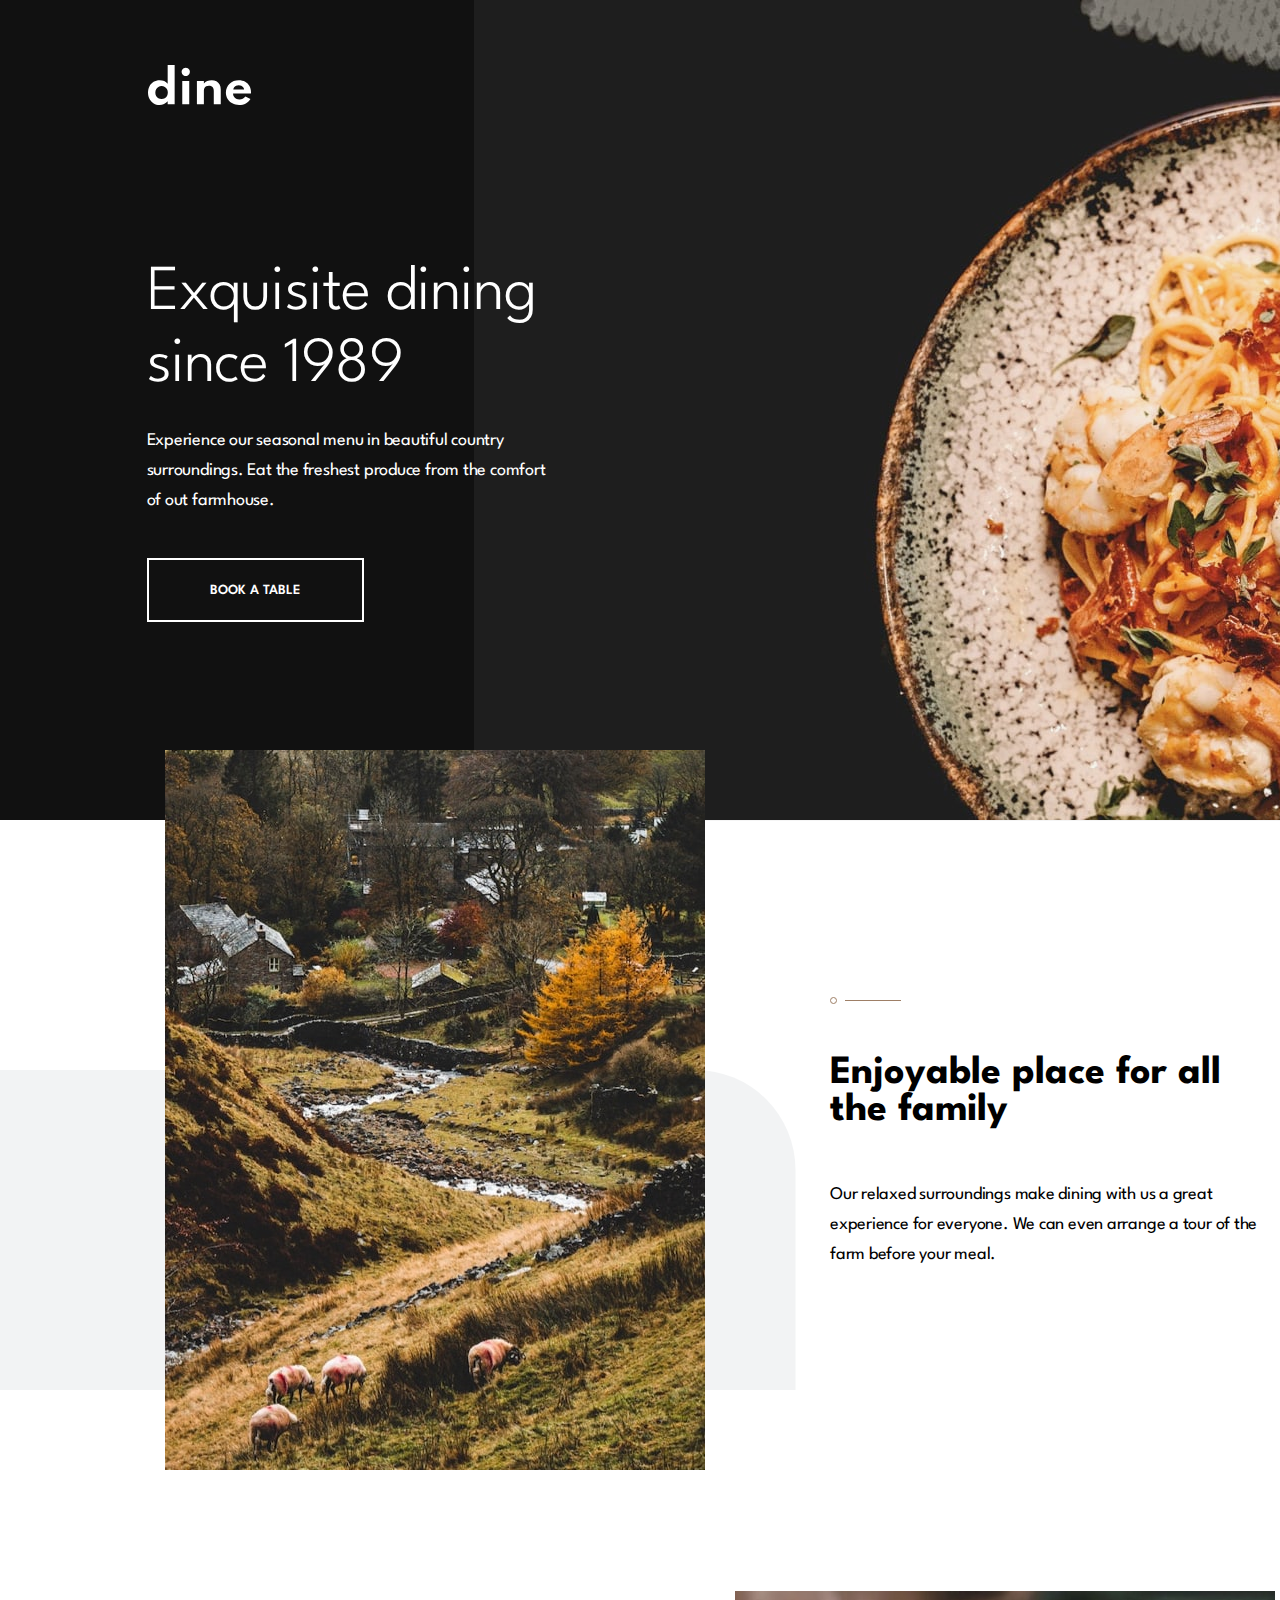
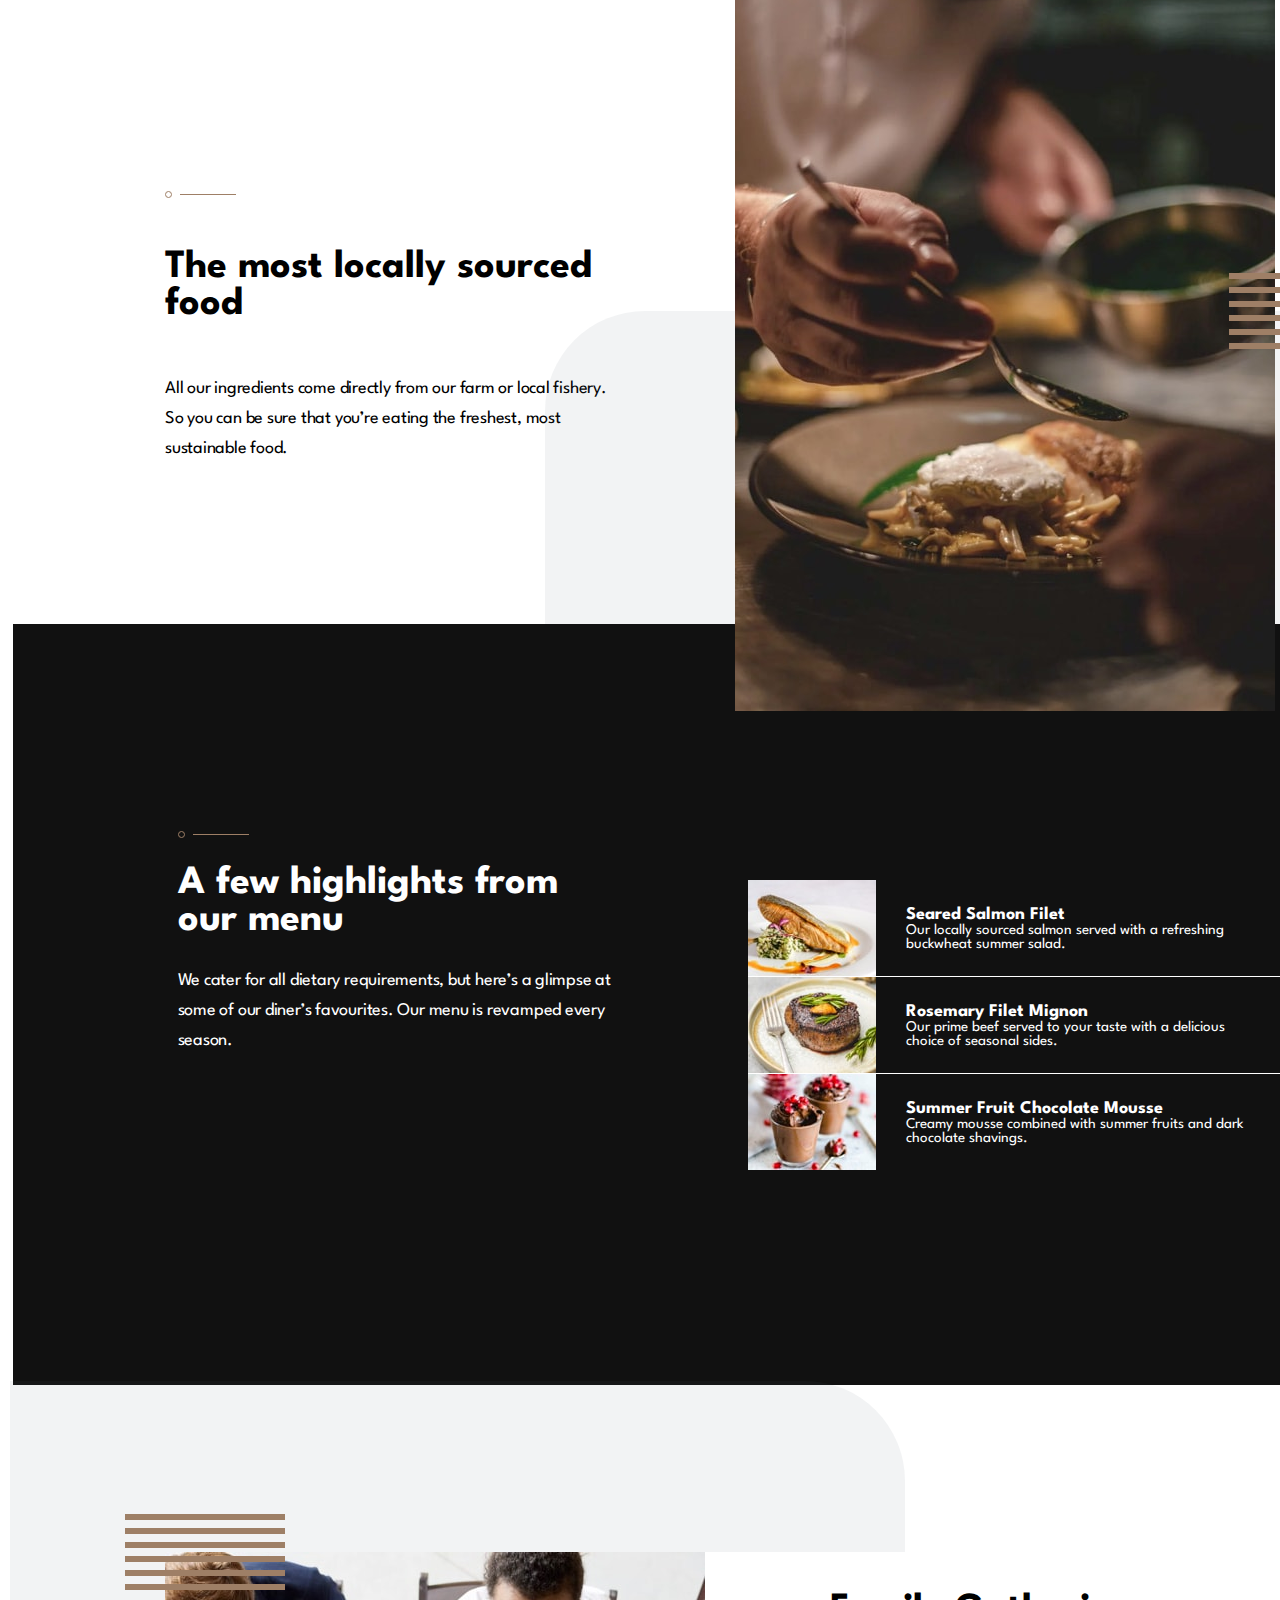
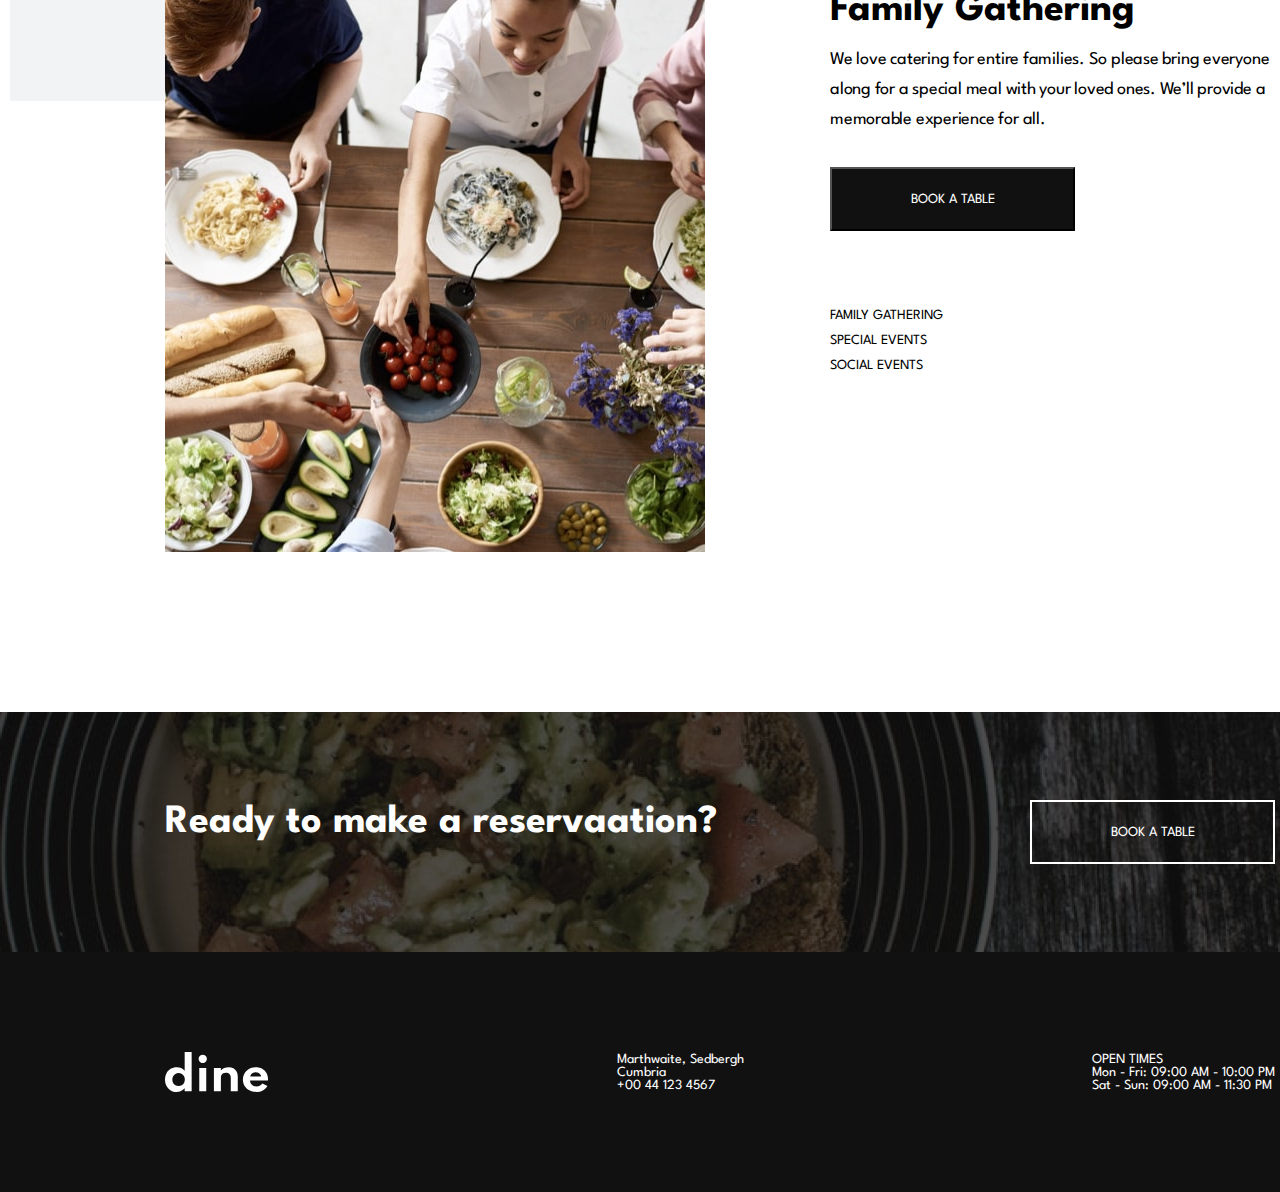
==== index.html @ c02401a0 "Add files via upload" ====
<!DOCTYPE html>
<html lang="en">
<head>
  <meta charset="UTF-8">
  <meta name="viewport" content="width=device-width, initial-scale=1.0">
  <link rel="icon" type="image/png" sizes="32x32" href="./images/favicon-32x32.png">
  <link rel="stylesheet" href="./style.css">
  <link rel="preconnect" href="https://fonts.googleapis.com">
<link rel="preconnect" href="https://fonts.gstatic.com" crossorigin>
<link href="https://fonts.googleapis.com/css2?family=Spartan:wght@300;400;600;700&display=swap" rel="stylesheet">
  <title>Frontend Mentor | Dine Website Challenge</title>
</head>
<body>
  <main>
    <section id="hero">
      <img src="./images/homepage/hero-bg-desktop.jpg" alt="Hero Image">
      <div class="mask"></div>
      <img src="./images/logo.svg" alt="" class="logo">
      <div class="hero-content">
        <h1 class="hero-heading">Exquisite dining since 1989</h1>
        <p class="hero-paragraph">
          Experience our seasonal menu in beautiful country surroundings.
          Eat the freshest produce from the comfort of out farmhouse. 
        </p>
        <a href=""><button class="hero-button">BOOK A TABLE</button></a>
      </div>
    </section>
    <section id="enjoyable-place">
      <div class="background-shape"></div>
      <img class="about-image ep-image" src="./images/homepage/enjoyable-place-desktop.jpg" alt="Image of nice vista">
      <div class="enjoyable-place-content">
        <div class="line-shape">
            <div class="oval"></div>
            <div class="line-shape-line"></div>
        </div>
        <h2 class="copy-heading">
          Enjoyable place for all the family
        </h2>
        <p class="copy-paragraph">
          Our relaxed surroundings make dining with us a great experience for everyone. We can even arrange 
          a tour of the farm before your meal.
        </p>
      </div>
    </section>
    <section id="local-source">
      <div class="local-source-content">
        <div class="line-shape">
            <div class="oval"></div>
            <div class="line-shape-line"></div>
        </div>
        <h2 class="copy-heading">
          The most locally sourced food
        </h2>
        <p class="copy-paragraph">
          All our ingredients come directly from our farm or local fishery. So you can be sure that you’re 
          eating the freshest, most sustainable food.
        </p>
      </div>
      <img src="./images/homepage/locally-sourced-desktop.jpg" alt="Local source image" class="local-source-image">
      <div class="background-shape-two"></div>
      <div class="line-graphic">
        <div class="line-one line"></div>
        <div class="line-two line"></div>
        <div class="line-three line"></div>
        <div class="line-four line"></div>
        <div class="line-five line"></div>
        <div class="line-six line"></div>
      </div>
    </section>
    <section id="highlights">
      <div class="highlights-content">
        <div class="highlights-content-wrap">
          <div class="line-shape">
            <div class="oval"></div>
            <div class="line-shape-line"></div>
          </div>
          <h2 class="copy-heading">
            A few highlights from our menu
          </h2>
          <p class="copy-paragraph">
            We cater for all dietary requirements, but here’s a glimpse at some of our diner’s favourites. 
            Our menu is revamped every season.
          </p>
        </div>
        <div class="menu-items-wrap">
          <div class="menu-item">
            <img src="./images/homepage/salmon-desktop-tablet.jpg" alt="" class="menu-image">
            <div class="menu-copy">
              <h3 class="menu-heading">Seared Salmon Filet</h3>
              <p class="menu-paragraph">  
                Our locally sourced salmon served with a refreshing buckwheat summer salad.
              </p>
            </div>
          </div>
          <div class="line-divider"></div>
          <div class="menu-item">
            <img src="./images/homepage/beef-desktop-tablet.jpg" alt="" class="menu-image">
            <div class="menu-copy">
              <h3 class="menu-heading">Rosemary Filet Mignon</h3>
              <p class="menu-paragraph">  
                Our prime beef served to your taste with a delicious choice of seasonal sides.
              </p>
            </div>
          </div>
          <div class="line-divider"></div>
          <div class="menu-item">
            <img src="./images/homepage/chocolate-desktop-tablet.jpg" alt="" class="menu-image">
            <div class="menu-copy">
              <h3 class="menu-heading">Summer Fruit Chocolate Mousse</h3>
              <p class="menu-paragraph">  
                Creamy mousse combined with summer fruits and dark chocolate shavings.
              </p>
            </div>
          </div>
        </div>
      </div>  
    </section>
    <section id="slider">
      <div class="background-shape-three"></div>
      <div class="line-graphic-two">
        <div class="line-one line"></div>
        <div class="line-two line"></div>
        <div class="line-three line"></div>
        <div class="line-four line"></div>
        <div class="line-five line"></div>
        <div class="line-six line"></div>
      </div>
      <div class="slider-container">
        <img src="" alt="" class="slider-image">
        <div class="slider-container-copy">
          <h1 class="slider-container-copy-heading copy-heading"></h1>
          <p class="slider-container-copy-paragraph copy-paragraph"></p>
          <button class="slider-container-copy-button">BOOK A TABLE</button>
          <ul class="slider-copy-link-container">
            <li class="slider-copy-item">FAMILY GATHERING</li>
            <li class="slider-copy-item">SPECIAL EVENTS</li>
            <li class="slider-copy-item">SOCIAL EVENTS</li>
          </ul>
        </div>
      </div>
    </section>
    <section id="footer-banner">
      <img class="footer-banner-image" src="./images/homepage/ready-bg-desktop.jpg" alt="">
      <h1 class="footer-banner-heading">Ready to make a reservaation?</h1>
      <button class="footer-banner-button">BOOK A TABLE</button>
    </section>
    <footer id="footer">
      <div class="footer-wrap">
        <img src="./images/logo.svg" alt="" class="footer-logo">
        <div class="location">
          <p class="location-paragraph">Marthwaite, Sedbergh</p>
          <p class="location-paragraph">Cumbria</p>
          <p class="location-paragraph">+00 44 123 4567</p>
        </div>
        <div class="hours-of-operation">
          <p class="location-paragraph">OPEN TIMES</p>
          <p class="location-paragraph">Mon - Fri: 09:00 AM - 10:00 PM</p>
          <p class="location-paragraph">Sat - Sun: 09:00 AM - 11:30 PM</p>
        </div>
      </div>
    </footer>
  </main>
  <script src="app.js"></script>
</body>
</html>

<!--
  Todo:

  1. replace all patterns/graphics with respective svgs

-->
---- style.css ----
/*Reset*/
* {
    margin: 0;
    padding: 0;
    box-sizing: border-box;
    font-size: 62.5%;
    font-family: var(--pf-spartan);
}

/*Root*/
:root {
    /*Primary*/
    --pc-beaver: #9e7f66;
    --pc-cod-gray: #111111;
    /*Secondary*/
    --sc-mirage: #17192b;
    --sc-ebony-gray: #242b37;
    --sc-shuttle-gray: #5c6779;
    --sc-white: #ffffff;
    /*Fonts*/
    --pf-spartan: 'Spartan', sans-serif;
    /*Font Weight*/
    --fw-light: 300;
    --fw-regular: 400;
    --fw-semi-bold: 600;
    --fw-bold: 700;
}

/*Global*/
body {
    max-width: 1440px;
    margin: auto;
    position: relative;
}

a {
    text-decoration: none;
}

li {
    list-style-type: none;
}

#hero {
    /* max-width: 1440px;
    height: 820px; */
    margin: auto;
    position: relative;
}

.logo {
    position: absolute;
    top: 7.92%;
    left: 11.59%;
    animation: fadeIn 2s forwards;
}

.hero-content {
    position: absolute;
    color: var(--sc-white);
    width: 36.31%;
    height: 44.39%;
    top: 31.46%;
    left: 11.45%;
    animation: fadeIn 2s forwards;
}

.hero-heading {
    font-weight: 300;
    font-size: 6.4rem;
    letter-spacing: -0.8px;
    line-height: 72px;
}

.hero-paragraph {
    margin: 24px 0 42px 0;
    font-size: 1.8rem;
    line-height: 30px;
    letter-spacing: -0.22px;
    width: 86.99%;
}

@keyframes fadeIn {
    from {
        opacity: 0%;
    } to {
        opacity: 100%;
    }
}

.mask {
    background-color: #979797;
    filter: opacity(0.1);
    width: 63%;
    height: 100%;
    position: absolute;
    right: 0;
    top: 0;
}

.hero-button {
    width: 46.84%;
    height: 17.58%;
    border: 2px solid var(--sc-white);
    color: var(--sc-white);
    background: none;
    font-weight: var(--fw-semi-bold);
    font-size: 14px;
}

/* Enjoy Section */

.ep-image {
    position: absolute;
    top: 750px;
    left: 165px;
    right: 745px;
    /* box-shadow: 100px 100px black; */
}

.background-shape {
    position: absolute;
    width: 62.15%;
    height: 320px;
    left: 0;
    top: 1070px;
    background: #5C6779;
    mix-blend-mode: normal;
    opacity: 0.08;
    border-radius: 100px 0px 0px 0px;
    transform: matrix(-1, 0, 0, 1, 0, 0);
}

.line-shape {
    width: 71px;
    height: 7px;
    display: flex;
    justify-content: space-between;
    align-items: center;
}

.oval {
    width: 7px;
    height: 7px;
    border: 1px solid var(--pc-beaver);
    border-radius: 50%;
}

.line-shape-line {
    width: 56px;
    height: 1px;
    background: var(--pc-beaver);
}

.enjoyable-place-content {
    position: absolute;
    width: 445px;
    height: 273px;
    left: 830px;
    top: 997px;
    display: flex;
    flex-direction: column;
    justify-content: space-between;
}

.copy-heading {
    font-size: 4rem;
}

.copy-paragraph {
    font-size: 1.8rem;
    line-height: 30px;
    letter-spacing: -0.22px;
}

/*Local Source*/

.local-source-content {
    position: absolute;
    width: 445px;
    height: 273px;
    left: 165px;
    top: 1791px;
    display: flex;
    flex-direction: column;
    justify-content: space-between;
}

.local-source-image {
    position: absolute;
    left: 735px;
    top: 1591px;
    z-index: 1;
}

.background-shape-two {
    position: absolute;
    width: 895px;
    height: 320px;
    left: 545px;
    top: 1911px;
    background: #5C6779;
    mix-blend-mode: normal;
    opacity: 0.08;
    border-radius: 100px 0px 0px 0px;
}

.line-graphic {
    width: 160px;
    height: 76px;
    display: flex;
    flex-direction: column;
    justify-content: space-between;
    position: absolute;
    left: 1229px;
    top: 1873px;
    z-index: 2;
}

.line {
    background-color: var(--pc-beaver);
    width: 160px;
    height: 6px;
}

/*Highlights*/
#highlights {
    width: 1440px;
    height: 761px;
    background-color: var(--pc-cod-gray);
    position: absolute;
    left: 12.5px;
    top: 2223.5px;
}

.highlights-content {
    color: var(--sc-white);
    /* background-color: yellowgreen; */
    width: 1110px;
    height: 441px;
    display: flex;
    position: absolute;
    left: 165px;
    top: 207.5px;
}

.highlights-content-wrap {
    height: 225px;
    width: 445px;
    /* background-color: blue; */
    display: flex;
    flex-direction: column;
    justify-content: space-between;
}

.menu-items-wrap {
    display: flex;
    flex-direction: column;
    margin-top: 49px;
    margin-left: 125px;
}

.menu-heading {
    font-size: 1.8rem;
}

.menu-paragraph {
    font-size: 1.5rem;
}

.menu-item {
    display: flex;
}

.menu-item:not(:last-child) {
    /* margin-bottom: 49px; */
}

.menu-copy {
    width: 350px;
    display: flex;
    flex-direction: column;
    justify-content: center;
    margin-left: 30px;
}

.line-divider {
    width: 540px;
    height: 1px;
    background-color: #ffffff;
}

/* Slider */
.background-shape-three {
    position: absolute;
    width: 895px;
    height: 320px;
    left: 10px;
    top: 2981px;
    background: #5C6779;
    mix-blend-mode: normal;
    opacity: 0.08;
    border-radius: 100px 0px 0px 0px;
    transform: matrix(-1, 0, 0, 1, 0, 0);
}

.line-graphic-two {
    position: absolute;
    width: 160px;
    height: 76px;
    left: 125px;
    top: 3114px;
    display: flex;
    flex-direction: column;
    justify-content: space-between;
    z-index: 2;
}

.slider-container {
    width: 1110px;
    height: 600px;
    background-color: var(--sc-white);
    position: absolute;
    left: 165px;
    top: 3152px;
    display: flex;
}

.slider-container-copy {
    margin-left: 125px;
}

.slider-container-copy-button {
    width: 245px;
    height: 64px;
    background-color: var(--pc-cod-gray);
    color: var(--sc-white);
    font-size: 1.4rem;
    margin-bottom: 7.8rem;
}

.slider-container-copy-heading {
    margin: 40px 0 16px 0;
}

.slider-container-copy-paragraph {
    margin-bottom: 3.2rem;
}

.slider-copy-item {
    list-style-type: none;
    font-size: 1.4rem;
    margin-bottom: 1.2rem;
}

.slider-copy-item:hover {
    color: var(--pc-cod-gray);
    font-weight: 600;
    cursor: pointer;
}

.location-paragraph {
    font-size: 1.4rem;
    color: var(--sc-white);
}

#footer-banner {
    position: absolute;
    width: 1440px;
    height: 240px;
    left: 0px;
    top: 3912px;
    z-index: 1;
}

.footer-banner-image {
    position: relative;
}

.footer-banner-button {
    width: 245px;
    height: 64px;
    background-color: transparent;
    color: var(--sc-white);
    font-size: 1.4rem;
    border: 2px solid var(--sc-white);
    position: absolute;
    top: 88px;
    right: 165px;
}

.footer-banner-heading {
    color: var(--sc-white);
    font-size: 4rem;
    position: absolute;
    left: 165px;
    top: 92px;
}

#footer {
    width: 1440px;
    height: 240px;
    background-color: var(--pc-cod-gray);
    position: absolute;
    left: 0px;
    top: 4152px;
}

.footer-logo {
    width: 103.42px;
    height: 40px;
}

.footer-wrap {
    width: 1110px;
    height: 84px;
    position: absolute;
    display: flex;
    justify-content: space-between;
    align-items: center;
    left: 165px;
    top: 78px;
}

/*

todo:

1. convert all units to rem
2. make site responsive
3. convert all w/h to % using target / context formula
4. convert absolute positioning back to normal position for document

*/
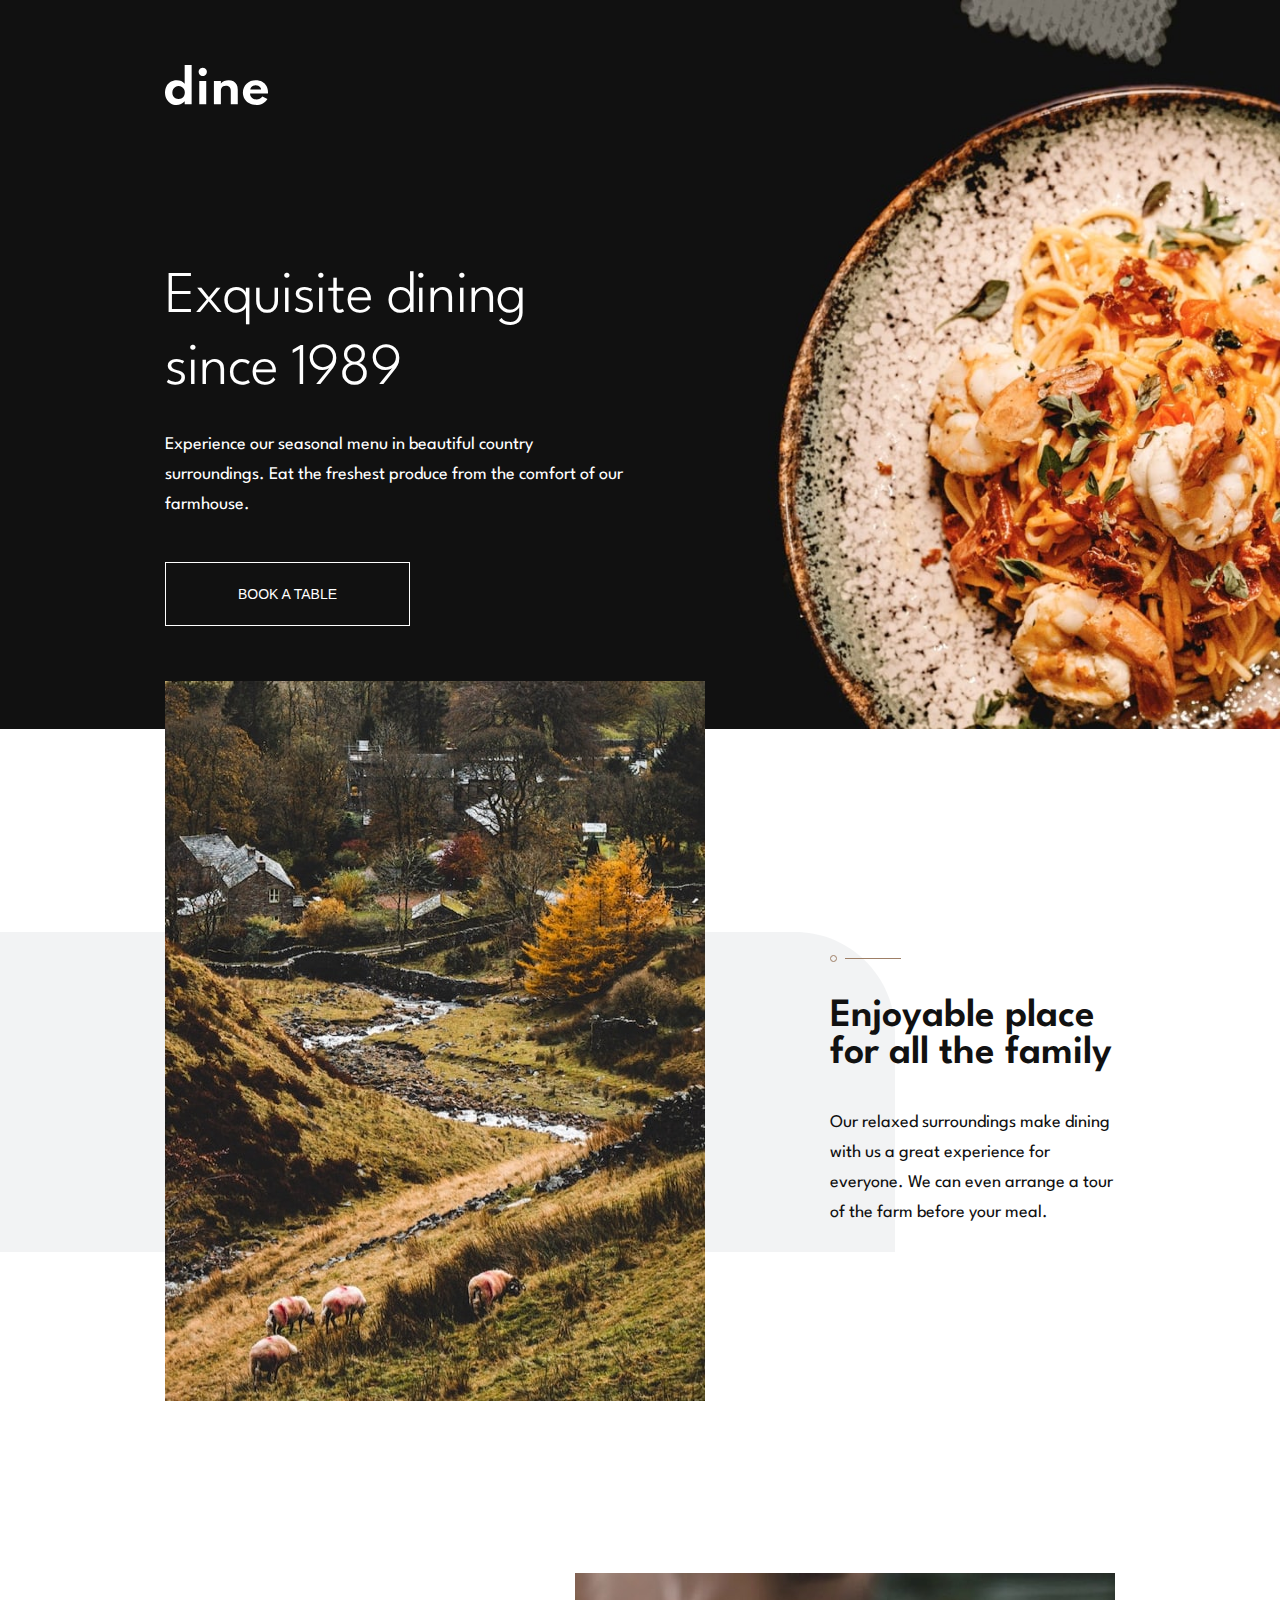
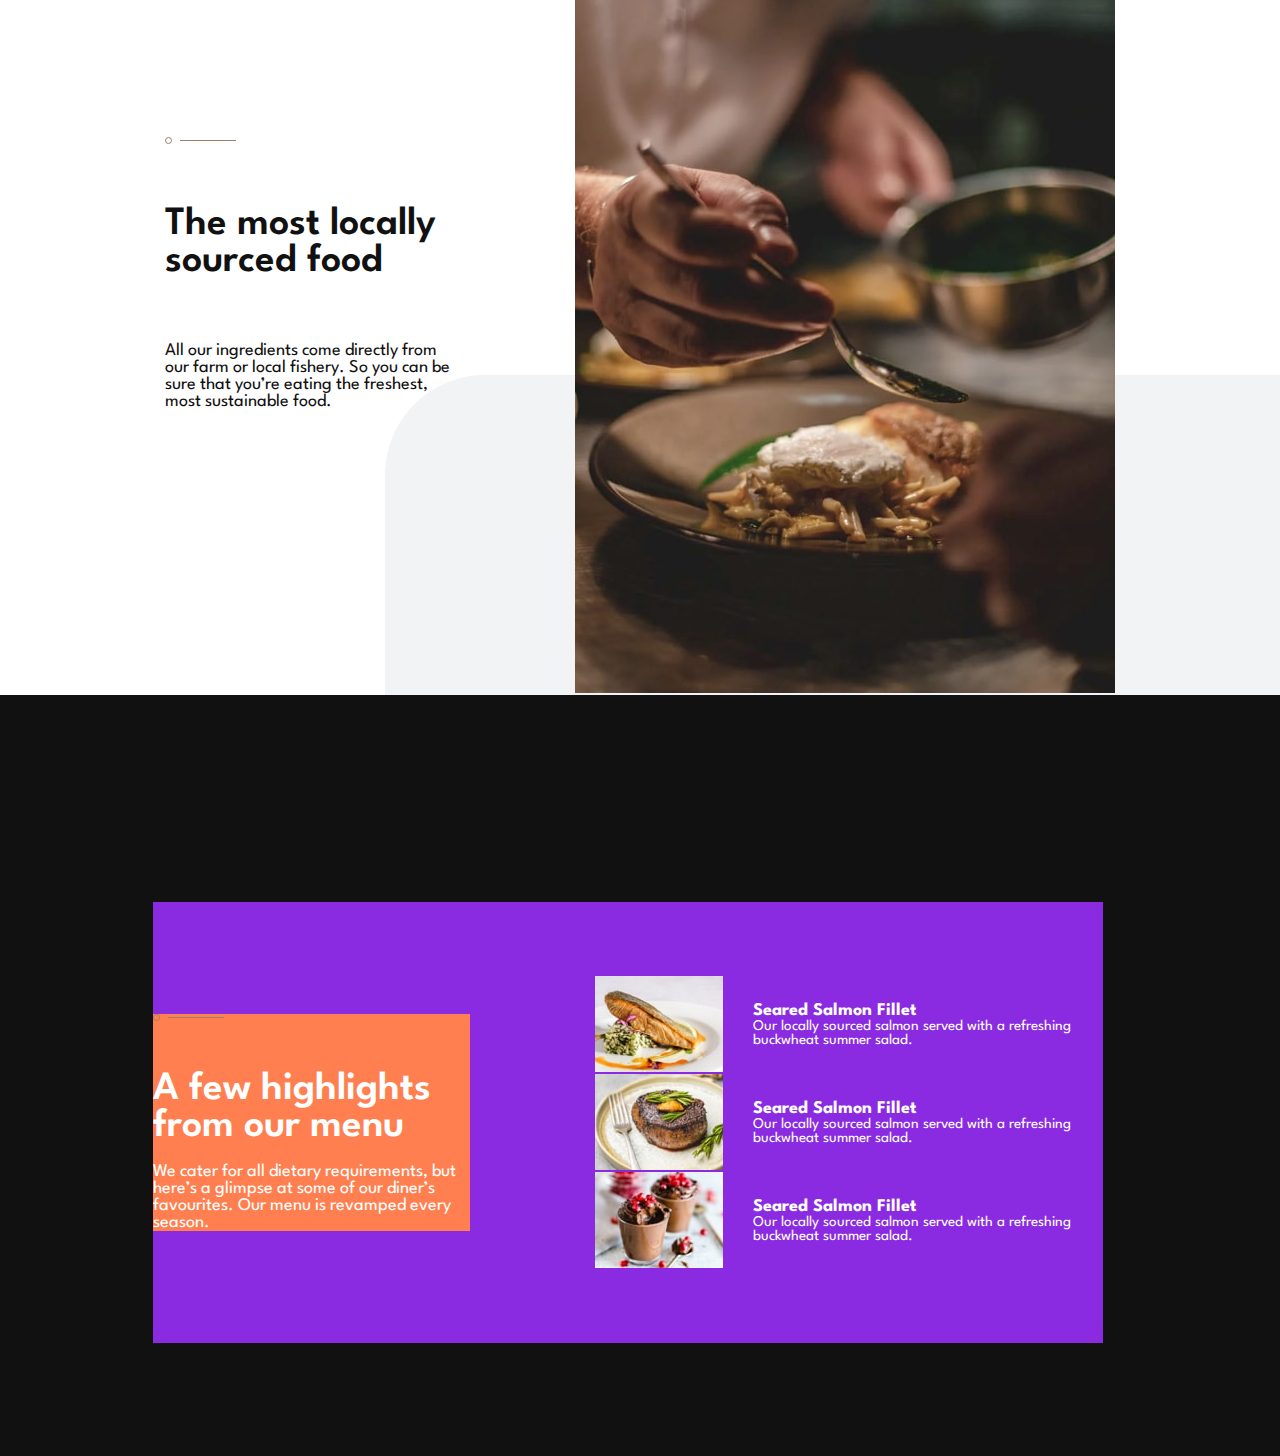
==== commit 9f8e169b: "Add files via upload" ====
--- a/index.html
+++ b/index.html
@@ -1,172 +1,142 @@
-<!DOCTYPE html>
-<html lang="en">
-<head>
-  <meta charset="UTF-8">
-  <meta name="viewport" content="width=device-width, initial-scale=1.0">
-  <link rel="icon" type="image/png" sizes="32x32" href="./images/favicon-32x32.png">
-  <link rel="stylesheet" href="./style.css">
-  <link rel="preconnect" href="https://fonts.googleapis.com">
-<link rel="preconnect" href="https://fonts.gstatic.com" crossorigin>
-<link href="https://fonts.googleapis.com/css2?family=Spartan:wght@300;400;600;700&display=swap" rel="stylesheet">
-  <title>Frontend Mentor | Dine Website Challenge</title>
-</head>
-<body>
-  <main>
-    <section id="hero">
-      <img src="./images/homepage/hero-bg-desktop.jpg" alt="Hero Image">
-      <div class="mask"></div>
-      <img src="./images/logo.svg" alt="" class="logo">
-      <div class="hero-content">
-        <h1 class="hero-heading">Exquisite dining since 1989</h1>
-        <p class="hero-paragraph">
-          Experience our seasonal menu in beautiful country surroundings.
-          Eat the freshest produce from the comfort of out farmhouse. 
-        </p>
-        <a href=""><button class="hero-button">BOOK A TABLE</button></a>
-      </div>
-    </section>
-    <section id="enjoyable-place">
-      <div class="background-shape"></div>
-      <img class="about-image ep-image" src="./images/homepage/enjoyable-place-desktop.jpg" alt="Image of nice vista">
-      <div class="enjoyable-place-content">
-        <div class="line-shape">
-            <div class="oval"></div>
-            <div class="line-shape-line"></div>
-        </div>
-        <h2 class="copy-heading">
-          Enjoyable place for all the family
-        </h2>
-        <p class="copy-paragraph">
-          Our relaxed surroundings make dining with us a great experience for everyone. We can even arrange 
-          a tour of the farm before your meal.
-        </p>
-      </div>
-    </section>
-    <section id="local-source">
-      <div class="local-source-content">
-        <div class="line-shape">
-            <div class="oval"></div>
-            <div class="line-shape-line"></div>
-        </div>
-        <h2 class="copy-heading">
-          The most locally sourced food
-        </h2>
-        <p class="copy-paragraph">
-          All our ingredients come directly from our farm or local fishery. So you can be sure that you’re 
-          eating the freshest, most sustainable food.
-        </p>
-      </div>
-      <img src="./images/homepage/locally-sourced-desktop.jpg" alt="Local source image" class="local-source-image">
-      <div class="background-shape-two"></div>
-      <div class="line-graphic">
-        <div class="line-one line"></div>
-        <div class="line-two line"></div>
-        <div class="line-three line"></div>
-        <div class="line-four line"></div>
-        <div class="line-five line"></div>
-        <div class="line-six line"></div>
-      </div>
-    </section>
-    <section id="highlights">
-      <div class="highlights-content">
-        <div class="highlights-content-wrap">
-          <div class="line-shape">
-            <div class="oval"></div>
-            <div class="line-shape-line"></div>
-          </div>
-          <h2 class="copy-heading">
-            A few highlights from our menu
-          </h2>
-          <p class="copy-paragraph">
-            We cater for all dietary requirements, but here’s a glimpse at some of our diner’s favourites. 
-            Our menu is revamped every season.
-          </p>
-        </div>
-        <div class="menu-items-wrap">
-          <div class="menu-item">
-            <img src="./images/homepage/salmon-desktop-tablet.jpg" alt="" class="menu-image">
-            <div class="menu-copy">
-              <h3 class="menu-heading">Seared Salmon Filet</h3>
-              <p class="menu-paragraph">  
-                Our locally sourced salmon served with a refreshing buckwheat summer salad.
-              </p>
-            </div>
-          </div>
-          <div class="line-divider"></div>
-          <div class="menu-item">
-            <img src="./images/homepage/beef-desktop-tablet.jpg" alt="" class="menu-image">
-            <div class="menu-copy">
-              <h3 class="menu-heading">Rosemary Filet Mignon</h3>
-              <p class="menu-paragraph">  
-                Our prime beef served to your taste with a delicious choice of seasonal sides.
-              </p>
-            </div>
-          </div>
-          <div class="line-divider"></div>
-          <div class="menu-item">
-            <img src="./images/homepage/chocolate-desktop-tablet.jpg" alt="" class="menu-image">
-            <div class="menu-copy">
-              <h3 class="menu-heading">Summer Fruit Chocolate Mousse</h3>
-              <p class="menu-paragraph">  
-                Creamy mousse combined with summer fruits and dark chocolate shavings.
-              </p>
-            </div>
-          </div>
-        </div>
-      </div>  
-    </section>
-    <section id="slider">
-      <div class="background-shape-three"></div>
-      <div class="line-graphic-two">
-        <div class="line-one line"></div>
-        <div class="line-two line"></div>
-        <div class="line-three line"></div>
-        <div class="line-four line"></div>
-        <div class="line-five line"></div>
-        <div class="line-six line"></div>
-      </div>
-      <div class="slider-container">
-        <img src="" alt="" class="slider-image">
-        <div class="slider-container-copy">
-          <h1 class="slider-container-copy-heading copy-heading"></h1>
-          <p class="slider-container-copy-paragraph copy-paragraph"></p>
-          <button class="slider-container-copy-button">BOOK A TABLE</button>
-          <ul class="slider-copy-link-container">
-            <li class="slider-copy-item">FAMILY GATHERING</li>
-            <li class="slider-copy-item">SPECIAL EVENTS</li>
-            <li class="slider-copy-item">SOCIAL EVENTS</li>
-          </ul>
-        </div>
-      </div>
-    </section>
-    <section id="footer-banner">
-      <img class="footer-banner-image" src="./images/homepage/ready-bg-desktop.jpg" alt="">
-      <h1 class="footer-banner-heading">Ready to make a reservaation?</h1>
-      <button class="footer-banner-button">BOOK A TABLE</button>
-    </section>
-    <footer id="footer">
-      <div class="footer-wrap">
-        <img src="./images/logo.svg" alt="" class="footer-logo">
-        <div class="location">
-          <p class="location-paragraph">Marthwaite, Sedbergh</p>
-          <p class="location-paragraph">Cumbria</p>
-          <p class="location-paragraph">+00 44 123 4567</p>
-        </div>
-        <div class="hours-of-operation">
-          <p class="location-paragraph">OPEN TIMES</p>
-          <p class="location-paragraph">Mon - Fri: 09:00 AM - 10:00 PM</p>
-          <p class="location-paragraph">Sat - Sun: 09:00 AM - 11:30 PM</p>
-        </div>
-      </div>
-    </footer>
-  </main>
-  <script src="app.js"></script>
-</body>
-</html>
-
-<!--
-  Todo:
-
-  1. replace all patterns/graphics with respective svgs
-
--->+<!DOCTYPE html>
+<html lang="en">
+<head>
+    <meta charset="UTF-8">
+    <meta http-equiv="X-UA-Compatible" content="IE=edge">
+    <meta name="viewport" content="width=device-width, initial-scale=1.0">
+    <link rel="stylesheet" href="./scss/main.css">
+    <!--Google fonts-->
+    <link rel="preconnect" href="https://fonts.googleapis.com">
+    <link rel="preconnect" href="https://fonts.gstatic.com" crossorigin>
+    <link href="https://fonts.googleapis.com/css2?family=Spartan:wght@300;400;600;700&display=swap" rel="stylesheet">
+    <title>Dine Restaurant</title>
+</head>
+<body>
+
+    <header id="hero">
+        <picture>
+            <source media="(max-width: 480px)" srcset="./images/homepage/hero-bg-mobile.jpg">
+            <source media="(max-width: 1025px)" srcset="./images/homepage/hero-bg-tablet.jpg">
+            <img src="./images/homepage/hero-bg-desktop.jpg" alt="" id="hero__bg">
+        </picture>
+        <div id="hero__content">
+            <img src="./images/logo.svg" alt="" class="logo">
+            <h1 id="hero__content__heading">
+                Exquisite dining since 1989
+            </h1>
+            <p id="hero__content__paragraph">
+                Experience our seasonal menu in beautiful country surroundings. Eat the freshest produce from 
+                the comfort of our farmhouse.
+            </p>
+            <button id="hero__content__button">
+                book a table
+            </button>
+        </div>
+    </header>
+
+    <main>
+
+        <section id="copy-one">
+            <div id="copy-one-container">
+                <picture>
+                    <source media="(max-width: 480px)" srcset="./images/homepage/enjoyable-place-mobile.jpg">
+                    <source media="(max-width: 1025px)" srcset="./images/homepage/enjoyable-place-tablet.jpg">
+                    <img src="./images/homepage/enjoyable-place-desktop.jpg" alt="" id="copy-one__image">
+                </picture>
+                <div id="copy-one__content-container">
+                    <img src="./images/patterns/pattern-divide.svg" alt="" class="divide-pattern">
+                    <h2 id="copy-one__content-heading">
+                        Enjoyable place for all the family
+                    </h2>
+                    <p id="copy-one__content-paragraph">
+                         Our relaxed surroundings make dining with us a great experience for everyone. We can even arrange 
+                        a tour of the farm before your meal.
+                    </p>
+                </div>
+            </div>
+        </section>
+       
+        <section id="copy-two">
+            <div id="copy-two-container">
+                <div id="copy-two__content-container">
+                    <img src="./images/patterns/pattern-divide.svg" alt="" class="divide-pattern">
+                    <h2 id="copy-two__content-heading">
+                        The most locally sourced food
+                    </h2>
+                    <p id="copy-two__content-paragraph">
+                        All our ingredients come directly from our farm or local fishery. So you can be sure that you’re 
+                        eating the freshest, most sustainable food.
+                    </p>
+                </div>
+                <picture>
+                    <source media="(max-width: 480px)" srcset="./images/homepage/locally-sourced-mobile.jpg">
+                    <source media="(max-width: 1025px)" srcset="./images/homepage/locally-sourced-tablet.jpg">
+                    <img src="./images/homepage/locally-sourced-desktop.jpg" alt="" id="copy-two__image">
+                </picture>
+            </div>
+        </section>
+
+        <section id="highlights">
+            <div id="highlights-container">
+                <div id="highlights__content-container">
+                    <img src="./images/patterns/pattern-divide.svg" alt="" class="divide-pattern">
+                    <h2 id="highlights__content-heading">
+                        A few highlights from our menu
+                    </h2>
+                    <p id="highlights__content-paragraph">
+                        We cater for all dietary requirements, but here’s a glimpse at some of our diner’s favourites. 
+                        Our menu is revamped every season.
+                    </p>
+                </div>
+                <div id="highlights__items-container">
+                    <div class="highlights__item-container">
+                        <picture>
+                            <source media="(min-width: )" srcset="">
+                            <img src="./images/homepage/salmon-desktop-tablet.jpg" alt="">
+                        </picture>
+                        <div class="highlights__item-copy">
+                            <h3 class="highlights__items-heading">
+                                Seared Salmon Fillet
+                            </h3>
+                            <p class="highlights__items-paragraph">
+                                Our locally sourced salmon served with a refreshing buckwheat summer salad.
+                            </p>
+                        </div>
+                    </div>
+                    <div class="highlights__item-container">
+                        <picture>
+                            <source media="(min-width: )" srcset="">
+                            <img src="./images/homepage/beef-desktop-tablet.jpg" alt="">
+                        </picture>
+                        <div class="highlights__item-copy">
+                            <h3 class="highlights__items-heading">
+                                Seared Salmon Fillet
+                            </h3>
+                            <p class="highlights__items-paragraph">
+                                Our locally sourced salmon served with a refreshing buckwheat summer salad.
+                            </p>
+                        </div>
+                    </div>
+                    <div class="highlights__item-container">
+                        <picture>
+                            <source media="(min-width: )" srcset="">
+                            <img src="./images/homepage/chocolate-desktop-tablet.jpg" alt="">
+                        </picture>
+                        <div class="highlights__item-copy">
+                            <h3 class="highlights__items-heading">
+                                Seared Salmon Fillet
+                            </h3>
+                            <p class="highlights__items-paragraph">
+                                Our locally sourced salmon served with a refreshing buckwheat summer salad.
+                            </p>
+                        </div>
+                    </div>
+                </div>
+            </div>
+        </section>
+
+    </main>
+
+
+</body>
+</html>--- a/scss/main.css
+++ b/scss/main.css
@@ -0,0 +1,404 @@
+* {
+  -webkit-box-sizing: border-box;
+          box-sizing: border-box;
+  margin: 0;
+  padding: 0;
+}
+
+.logo {
+  width: 10.3rem;
+  height: 4rem;
+  position: absolute;
+  top: 6.5rem;
+}
+
+@media screen and (max-width: 1025px) {
+  .logo {
+    position: initial;
+  }
+}
+
+#hero {
+  width: 100%;
+  height: auto;
+  margin: auto;
+  position: relative;
+}
+
+#hero__bg {
+  width: 100%;
+  z-index: -1;
+}
+
+#hero__content {
+  display: -webkit-box;
+  display: -ms-flexbox;
+  display: flex;
+  -webkit-box-orient: vertical;
+  -webkit-box-direction: normal;
+      -ms-flex-direction: column;
+          flex-direction: column;
+  -webkit-box-pack: center;
+      -ms-flex-pack: center;
+          justify-content: center;
+  height: 100%;
+  position: absolute;
+  left: 16.5rem;
+  top: 0rem;
+}
+
+@media screen and (max-width: 1025px) {
+  #hero__content {
+    width: 68.9rem;
+    margin: auto;
+    left: 4rem;
+    right: 4rem;
+    top: 37.4rem;
+    bottom: 21.6rem;
+    text-align: center;
+    display: -webkit-box;
+    display: -ms-flexbox;
+    display: flex;
+    -webkit-box-orient: vertical;
+    -webkit-box-direction: normal;
+        -ms-flex-direction: column;
+            flex-direction: column;
+    -webkit-box-align: center;
+        -ms-flex-align: center;
+            align-items: center;
+  }
+}
+
+@media screen and (max-width: 768px) {
+  #hero__content {
+    width: 90%;
+  }
+}
+
+@media screen and (max-width: 426px) {
+  #hero__content {
+    width: 32.7rem;
+    left: 0;
+    right: 0;
+  }
+}
+
+#hero__content__heading {
+  margin-top: 0;
+  font-size: calc(3.2rem + (64 - 32) * ((100vw - 375px) / (1440 - 375)));
+  letter-spacing: -0.8px;
+  line-height: 7.2rem;
+  margin-top: 15.8rem;
+  width: 50%;
+}
+
+@media screen and (max-width: 1025px) {
+  #hero__content__heading {
+    margin-top: 3.2rem;
+    width: 70%;
+  }
+}
+
+@media screen and (max-width: 426px) {
+  #hero__content__heading {
+    line-height: 4rem;
+  }
+}
+
+#hero__content__paragraph {
+  font-size: 1.8rem;
+  width: 50%;
+  line-height: 3rem;
+  margin: 2.4rem 0 4.2rem 0;
+}
+
+@media screen and (max-width: 768px) {
+  #hero__content__paragraph {
+    width: 70%;
+    text-align: center;
+  }
+}
+
+@media screen and (max-width: 426px) {
+  #hero__content__paragraph {
+    width: 90%;
+    text-align: center;
+  }
+}
+
+#hero__content__button {
+  background: none;
+  border: 1px solid #fff;
+  color: #fff;
+  width: 24.5rem;
+  height: 6.4rem;
+  font-size: 1.4rem;
+  text-transform: uppercase;
+  font-weight: weight(semi-bold);
+}
+
+#hero__content__button:hover {
+  background-color: #fff;
+  color: #111;
+}
+
+.divide-pattern {
+  width: 71px;
+  height: 7px;
+}
+
+#copy-one {
+  background: url(/images/patterns/pattern-curve-top-right.svg);
+  background-size: 895px;
+  background-repeat: no-repeat;
+  background-position: 0 50%;
+}
+
+#copy-one-container {
+  display: -webkit-box;
+  display: -ms-flexbox;
+  display: flex;
+  -webkit-box-pack: justify;
+      -ms-flex-pack: justify;
+          justify-content: space-between;
+  -webkit-box-align: center;
+      -ms-flex-align: center;
+          align-items: center;
+  height: auto;
+  margin: 0 16.5rem;
+}
+
+@media screen and (max-width: 1025px) {
+  #copy-one-container {
+    -webkit-box-orient: vertical;
+    -webkit-box-direction: normal;
+        -ms-flex-direction: column;
+            flex-direction: column;
+  }
+}
+
+#copy-one__image {
+  -webkit-transform: translateY(-5rem);
+          transform: translateY(-5rem);
+}
+
+#copy-one__content-container {
+  width: 44.5rem;
+  height: 27.3rem;
+  display: -webkit-box;
+  display: -ms-flexbox;
+  display: flex;
+  -webkit-box-orient: vertical;
+  -webkit-box-direction: normal;
+      -ms-flex-direction: column;
+          flex-direction: column;
+  -webkit-box-pack: justify;
+      -ms-flex-pack: justify;
+          justify-content: space-between;
+  margin-left: 12.5rem;
+}
+
+@media screen and (max-width: 1025px) {
+  #copy-one__content-container {
+    margin-left: 0;
+    display: -webkit-box;
+    display: -ms-flexbox;
+    display: flex;
+    -webkit-box-align: center;
+        -ms-flex-align: center;
+            align-items: center;
+    text-align: center;
+  }
+}
+
+@media screen and (max-width: 426px) {
+  #copy-one__content-container {
+    width: 32.7rem;
+  }
+}
+
+#copy-one__content-heading {
+  color: #111;
+  font-size: 4rem;
+  font-weight: 600;
+}
+
+#copy-one__content-paragraph {
+  font-size: 1.8rem;
+  line-height: 3rem;
+  color: #111;
+}
+
+#copy-two {
+  background: url(/images/patterns/pattern-curve-top-left.svg);
+  background-size: 895px;
+  background-repeat: no-repeat;
+  background-position: 100% 100%;
+}
+
+#copy-two-container {
+  display: -webkit-box;
+  display: -ms-flexbox;
+  display: flex;
+  -webkit-box-pack: justify;
+      -ms-flex-pack: justify;
+          justify-content: space-between;
+  -webkit-box-align: center;
+      -ms-flex-align: center;
+          align-items: center;
+  height: auto;
+  margin: 0 16.5rem;
+}
+
+@media screen and (max-width: 1025px) {
+  #copy-two-container {
+    -webkit-box-orient: vertical;
+    -webkit-box-direction: normal;
+        -ms-flex-direction: column;
+            flex-direction: column;
+    -ms-flex-flow: column-reverse;
+        flex-flow: column-reverse;
+  }
+}
+
+#copy-two__image {
+  margin-top: 12rem;
+}
+
+#copy-two__content-container {
+  width: 44.5rem;
+  height: 27.3rem;
+  display: -webkit-box;
+  display: -ms-flexbox;
+  display: flex;
+  -webkit-box-orient: vertical;
+  -webkit-box-direction: normal;
+      -ms-flex-direction: column;
+          flex-direction: column;
+  -webkit-box-pack: justify;
+      -ms-flex-pack: justify;
+          justify-content: space-between;
+  margin-right: 12.5rem;
+}
+
+@media screen and (max-width: 1025px) {
+  #copy-two__content-container {
+    margin-right: 0;
+    display: -webkit-box;
+    display: -ms-flexbox;
+    display: flex;
+    -webkit-box-align: center;
+        -ms-flex-align: center;
+            align-items: center;
+    text-align: center;
+  }
+}
+
+@media screen and (max-width: 426px) {
+  #copy-two__content-container {
+    width: 32.7rem;
+  }
+}
+
+#copy-two__content-heading {
+  color: #111;
+  font-size: 4rem;
+  font-weight: 600;
+}
+
+#copy-two__content-paragraph {
+  font-size: 1.8rem;
+  color: #111;
+}
+
+#highlights {
+  background-color: #111;
+  height: 761px;
+  padding: 20.75rem 17.75rem 11.25rem 15.25rem;
+}
+
+#highlights-container {
+  height: 441px;
+  background-color: blueviolet;
+  display: -webkit-box;
+  display: -ms-flexbox;
+  display: flex;
+  -webkit-box-align: center;
+      -ms-flex-align: center;
+          align-items: center;
+  -webkit-box-pack: justify;
+      -ms-flex-pack: justify;
+          justify-content: space-between;
+}
+
+#highlights__content-heading {
+  color: #fff;
+  margin: 4.8rem 0 1.8rem 0;
+  font-size: 4rem;
+}
+
+#highlights__content-paragraph {
+  font-size: 1.8rem;
+}
+
+#highlights__content-container {
+  background-color: coral;
+  width: 44.5rem;
+}
+
+.highlights__item-container {
+  display: -webkit-box;
+  display: -ms-flexbox;
+  display: flex;
+  -webkit-box-align: center;
+      -ms-flex-align: center;
+          align-items: center;
+  margin-left: 12.5rem;
+}
+
+.highlights__item-copy {
+  margin-left: 3rem;
+  width: 35rem;
+}
+
+.highlights__items-heading {
+  color: #fff;
+  font-size: 1.8rem;
+}
+
+.highlights__items-paragraph {
+  font-size: 1.5rem;
+}
+
+html {
+  font-family: 'Spartan', sans-serif;
+  font-size: 62.5%;
+}
+
+body {
+  font-weight: 400;
+  max-width: 1440px;
+  margin: auto;
+}
+
+main {
+  height: auto;
+}
+
+h1 {
+  font-weight: 300;
+  color: #fff;
+}
+
+h2 {
+  font-weight: 600;
+}
+
+h3 {
+  font-weight: 700;
+}
+
+p {
+  color: #fff;
+}
+/*# sourceMappingURL=main.css.map */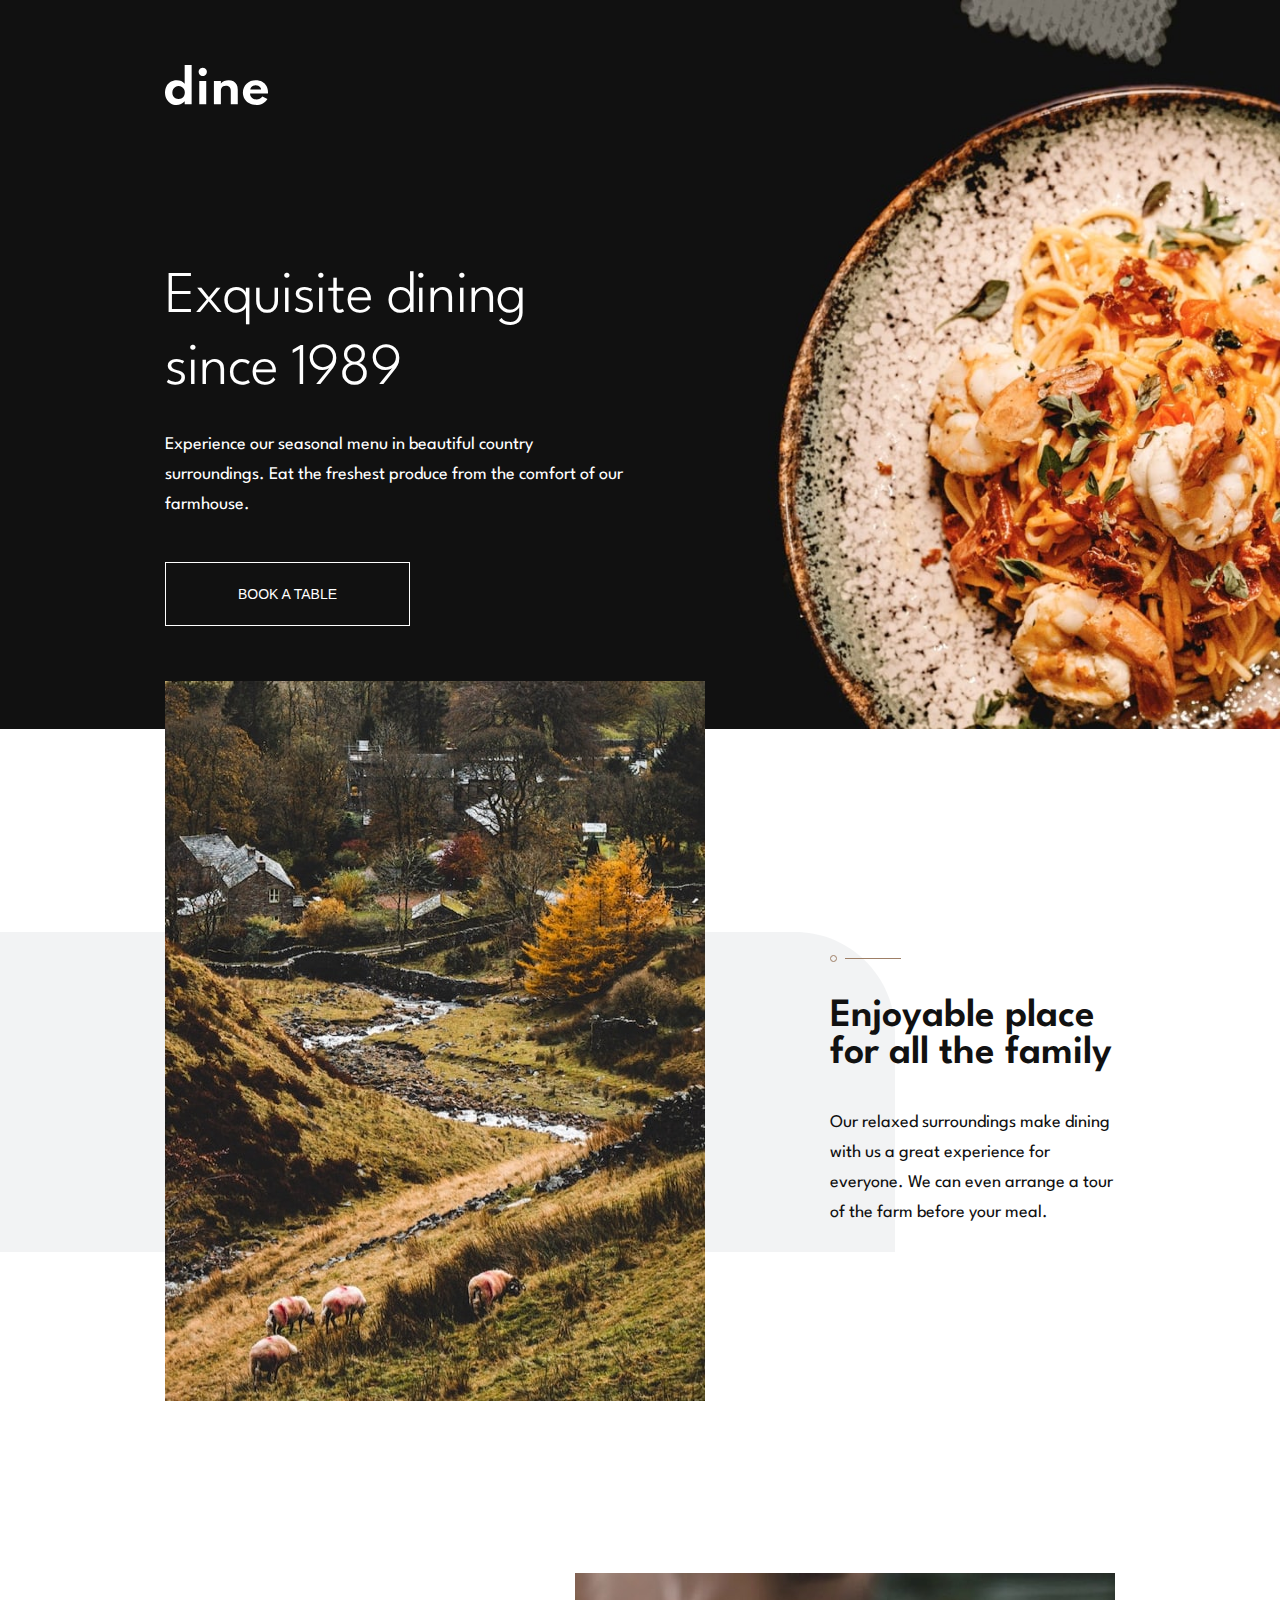
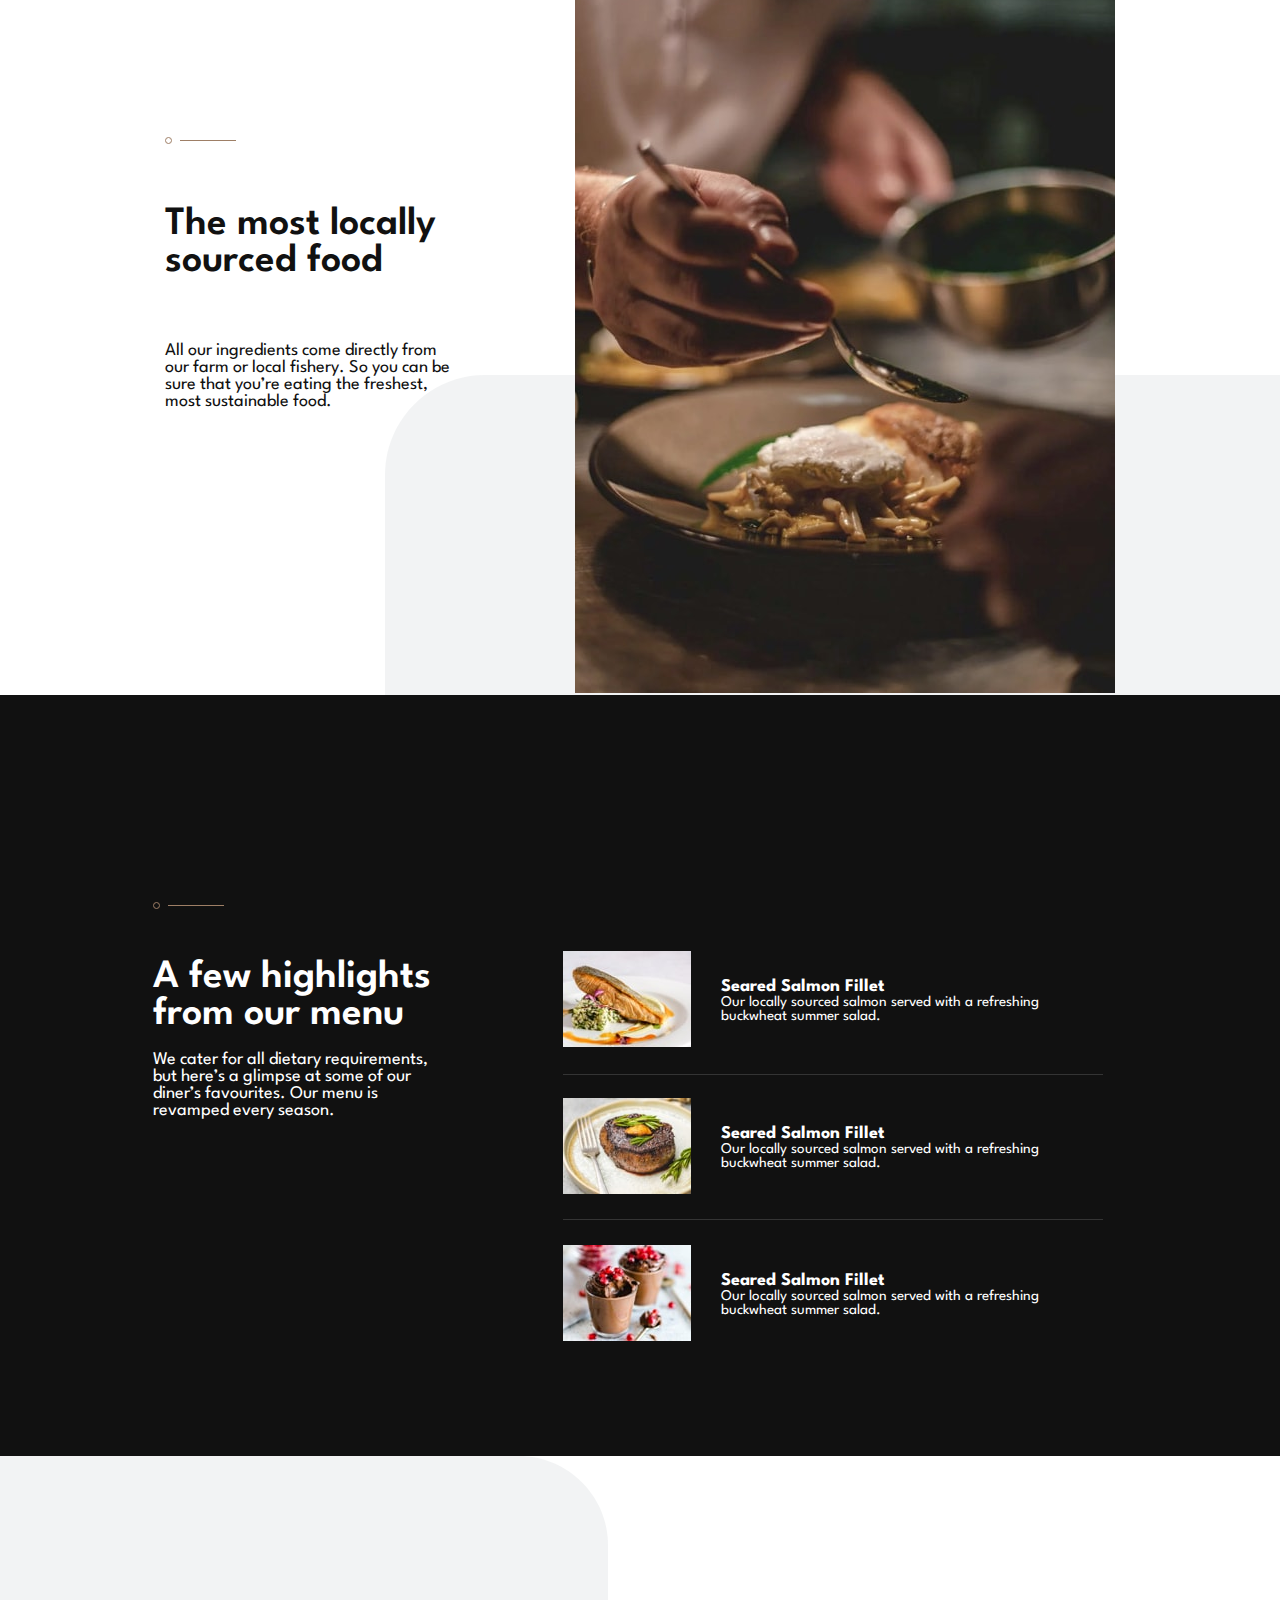
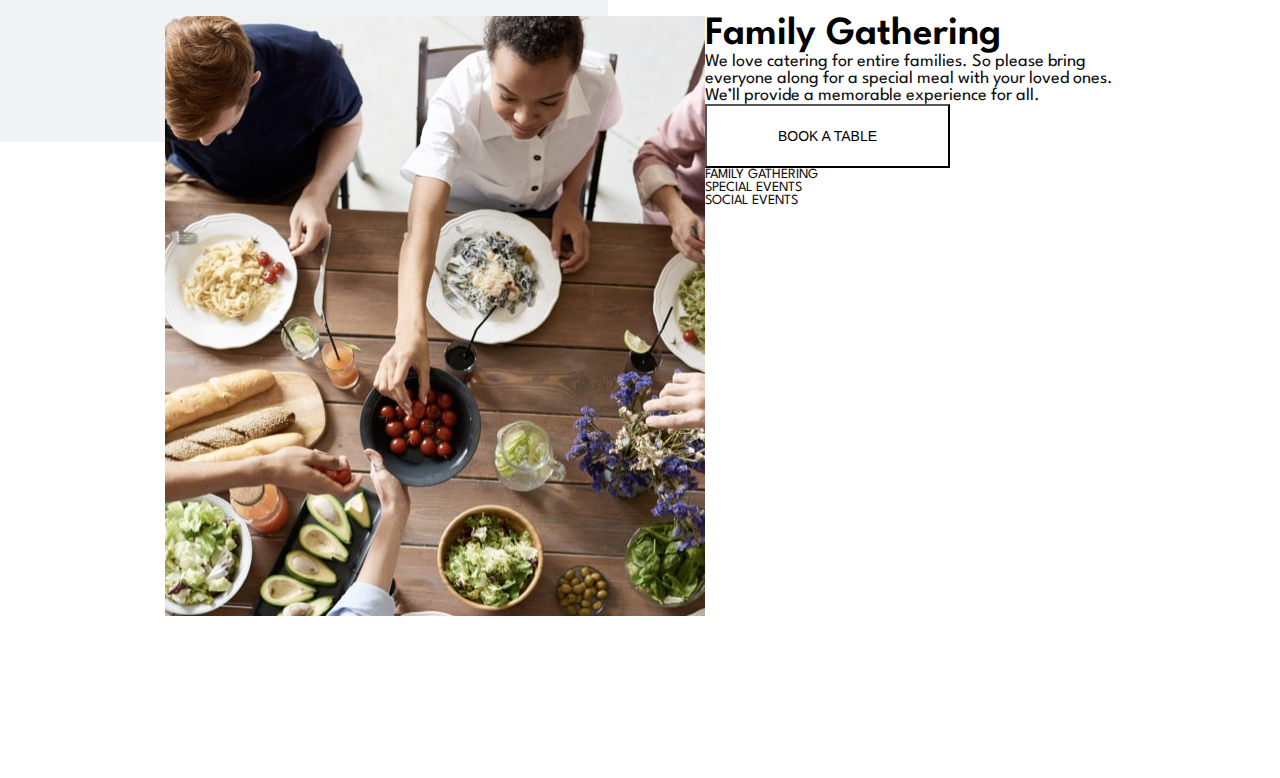
==== commit bf3ad42c: "Add files via upload" ====
--- a/index.html
+++ b/index.html
@@ -91,8 +91,8 @@
                 <div id="highlights__items-container">
                     <div class="highlights__item-container">
                         <picture>
-                            <source media="(min-width: )" srcset="">
-                            <img src="./images/homepage/salmon-desktop-tablet.jpg" alt="">
+                            <source media="(max-width: 480px)" srcset="./images/homepage/salmon-mobile.jpg">
+                            <img src="./images/homepage/salmon-desktop-tablet.jpg" alt="" class="highlights__item-img">
                         </picture>
                         <div class="highlights__item-copy">
                             <h3 class="highlights__items-heading">
@@ -105,8 +105,8 @@
                     </div>
                     <div class="highlights__item-container">
                         <picture>
-                            <source media="(min-width: )" srcset="">
-                            <img src="./images/homepage/beef-desktop-tablet.jpg" alt="">
+                            <source media="(max-width: 480px)" srcset="./images/homepage/beef-mobile.jpg">
+                            <img src="./images/homepage/beef-desktop-tablet.jpg" alt="" class="highlights__item-img">
                         </picture>
                         <div class="highlights__item-copy">
                             <h3 class="highlights__items-heading">
@@ -119,8 +119,8 @@
                     </div>
                     <div class="highlights__item-container">
                         <picture>
-                            <source media="(min-width: )" srcset="">
-                            <img src="./images/homepage/chocolate-desktop-tablet.jpg" alt="">
+                            <source media="(max-width: 480px)" srcset="./images/homepage/chocolate-mobile.jpg">
+                            <img src="./images/homepage/chocolate-desktop-tablet.jpg" alt="" class="highlights__item-img">
                         </picture>
                         <div class="highlights__item-copy">
                             <h3 class="highlights__items-heading">
@@ -135,8 +135,32 @@
             </div>
         </section>
 
+        <section id="slider">
+            <!--Might interfere with JS may need to change at some point-->
+            <picture>
+                <source media="(min-width: )" srcset="">
+                <source media="(min-width: )" srcset="">
+                <img src="./images/homepage/family-gathering-desktop.jpg" alt="" id="slider__img">
+            </picture>
+            <div id="slider__content-container">
+                <h2 id="slider__content-heading">
+                    Family Gathering
+                </h2>
+                <p id="slider__content-paragraph">
+                    We love catering for entire families. So please bring everyone along for a special meal with your 
+                    loved ones. We’ll provide a memorable experience for all.
+                </p>
+                <button id="slider__content-button">BOOK A TABLE</button>
+                <p class="slider__content-link">FAMILY GATHERING</p>
+                <p class="slider__content-link">SPECIAL EVENTS</p>
+                <p class="slider__content-link">SOCIAL EVENTS</p>
+            </div>
+        </section>
+
     </main>
+    
+    <footer>
 
-
+    </footer>
 </body>
 </html>--- a/scss/main.css
+++ b/scss/main.css
@@ -317,18 +317,42 @@
   padding: 20.75rem 17.75rem 11.25rem 15.25rem;
 }
 
+@media screen and (max-Width: 1025px) {
+  #highlights {
+    padding: 0;
+    height: 891px;
+  }
+}
+
+@media screen and (max-width: 426px) {
+  #highlights {
+    height: 1576px;
+  }
+}
+
 #highlights-container {
   height: 441px;
-  background-color: blueviolet;
-  display: -webkit-box;
-  display: -ms-flexbox;
-  display: flex;
-  -webkit-box-align: center;
-      -ms-flex-align: center;
-          align-items: center;
+  display: -webkit-box;
+  display: -ms-flexbox;
+  display: flex;
+  -webkit-box-align: start;
+      -ms-flex-align: start;
+          align-items: flex-start;
   -webkit-box-pack: justify;
       -ms-flex-pack: justify;
           justify-content: space-between;
+}
+
+@media screen and (max-width: 1025px) {
+  #highlights-container {
+    -webkit-box-orient: vertical;
+    -webkit-box-direction: normal;
+        -ms-flex-direction: column;
+            flex-direction: column;
+    -webkit-box-align: center;
+        -ms-flex-align: center;
+            align-items: center;
+  }
 }
 
 #highlights__content-heading {
@@ -342,8 +366,61 @@
 }
 
 #highlights__content-container {
-  background-color: coral;
   width: 44.5rem;
+}
+
+@media screen and (max-width: 1025px) {
+  #highlights__content-container {
+    margin-top: 9.6rem;
+    text-align: center;
+  }
+}
+
+#highlights__items-container {
+  -webkit-transform: translateY(4.9rem);
+          transform: translateY(4.9rem);
+}
+
+@media screen and (max-width: 1025px) {
+  #highlights__items-container {
+    margin-top: 5.6rem;
+  }
+}
+
+#highlights__items-container > div:nth-of-type(2) {
+  margin-top: 4.9rem;
+  margin-bottom: 4.9rem;
+  position: relative;
+}
+
+#highlights__items-container > div:nth-of-type(2)::before {
+  position: absolute;
+  content: '';
+  background-color: #FFF;
+  opacity: 0.15;
+  width: 54rem;
+  height: 1px;
+  top: -24px;
+}
+
+#highlights__items-container > div:nth-of-type(2)::after {
+  position: absolute;
+  content: '';
+  background-color: #FFF;
+  opacity: 0.15;
+  width: 54rem;
+  height: 1px;
+  bottom: -24px;
+}
+
+.highlights__item-img::after {
+  position: absolute;
+  content: '';
+  width: 3.2rem;
+  height: 1px;
+  background-color: #9e7f66;
+  right: 0;
+  top: 0;
 }
 
 .highlights__item-container {
@@ -354,6 +431,22 @@
       -ms-flex-align: center;
           align-items: center;
   margin-left: 12.5rem;
+  width: 54rem;
+}
+
+@media screen and (max-width: 1025px) {
+  .highlights__item-container {
+    margin: 0;
+  }
+}
+
+@media screen and (max-width: 426px) {
+  .highlights__item-container {
+    -webkit-box-orient: vertical;
+    -webkit-box-direction: normal;
+        -ms-flex-direction: column;
+            flex-direction: column;
+  }
 }
 
 .highlights__item-copy {
@@ -368,6 +461,42 @@
 
 .highlights__items-paragraph {
   font-size: 1.5rem;
+}
+
+#slider {
+  display: -webkit-box;
+  display: -ms-flexbox;
+  display: flex;
+  padding: 160px 165px;
+  background: url(/images/patterns/pattern-curve-top-right.svg);
+  background-repeat: no-repeat;
+  background-size: 800px;
+  background-position: -40% 0;
+}
+
+#slider__content-container {
+  width: 57rem;
+}
+
+#slider__content-heading {
+  font-size: 4rem;
+}
+
+#slider__content-paragraph {
+  color: #111;
+  font-size: 1.8rem;
+}
+
+#slider__content-button {
+  width: 24.5rem;
+  height: 6.4rem;
+  background: none;
+  font-size: 1.4rem;
+}
+
+.slider__content-link {
+  color: #111;
+  font-size: 1.4rem;
 }
 
 html {
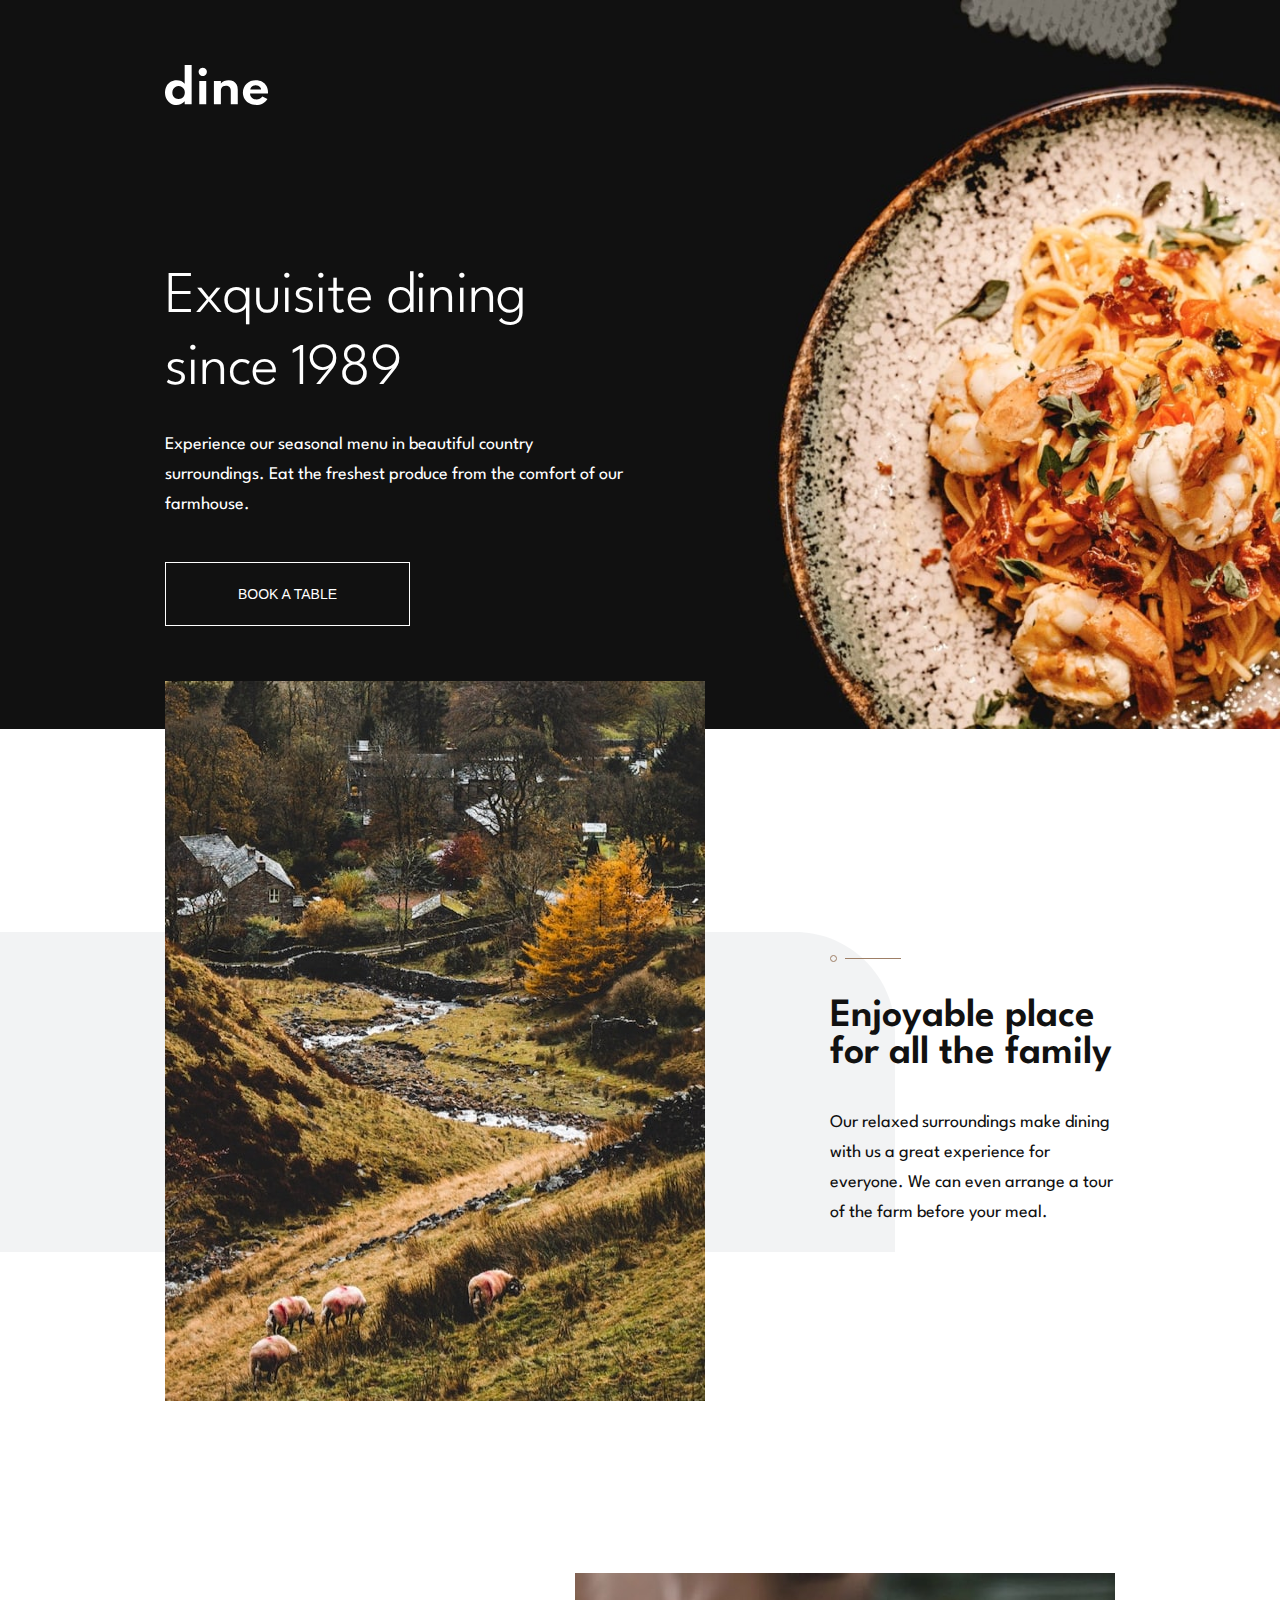
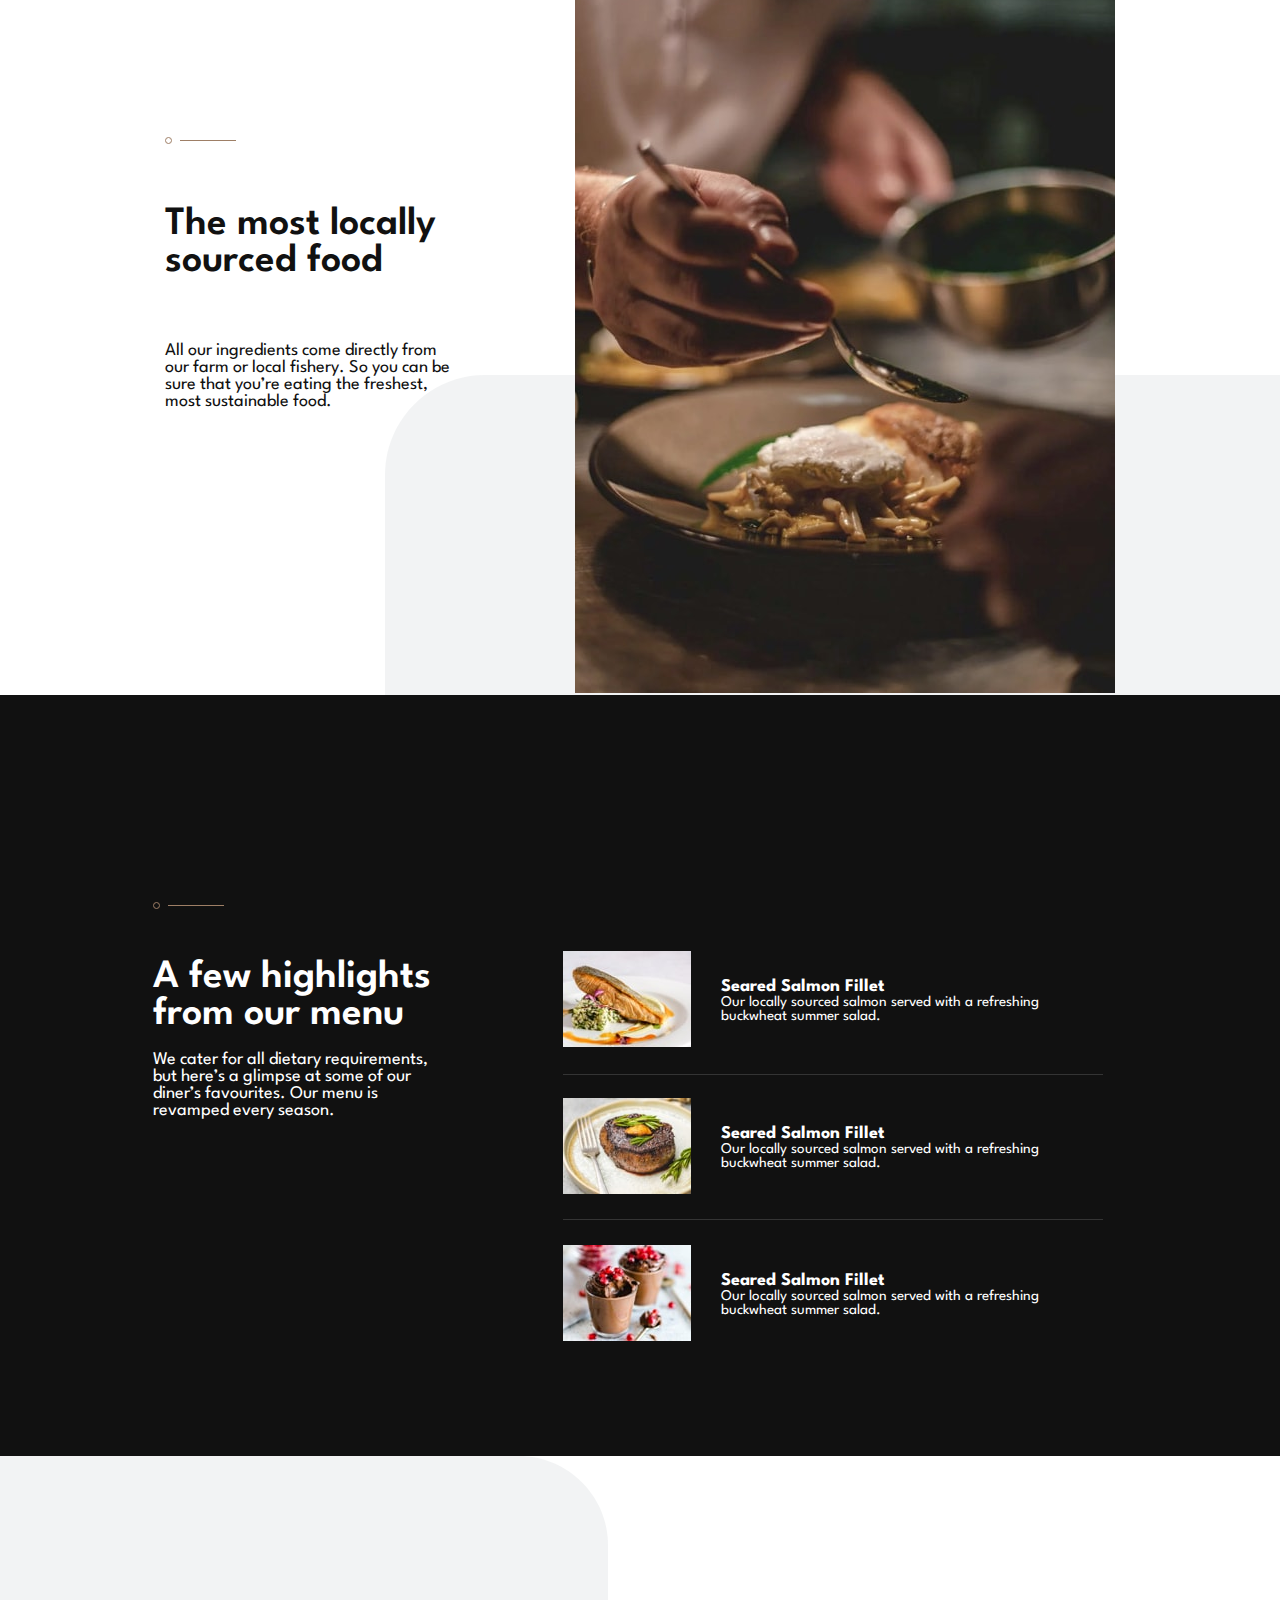
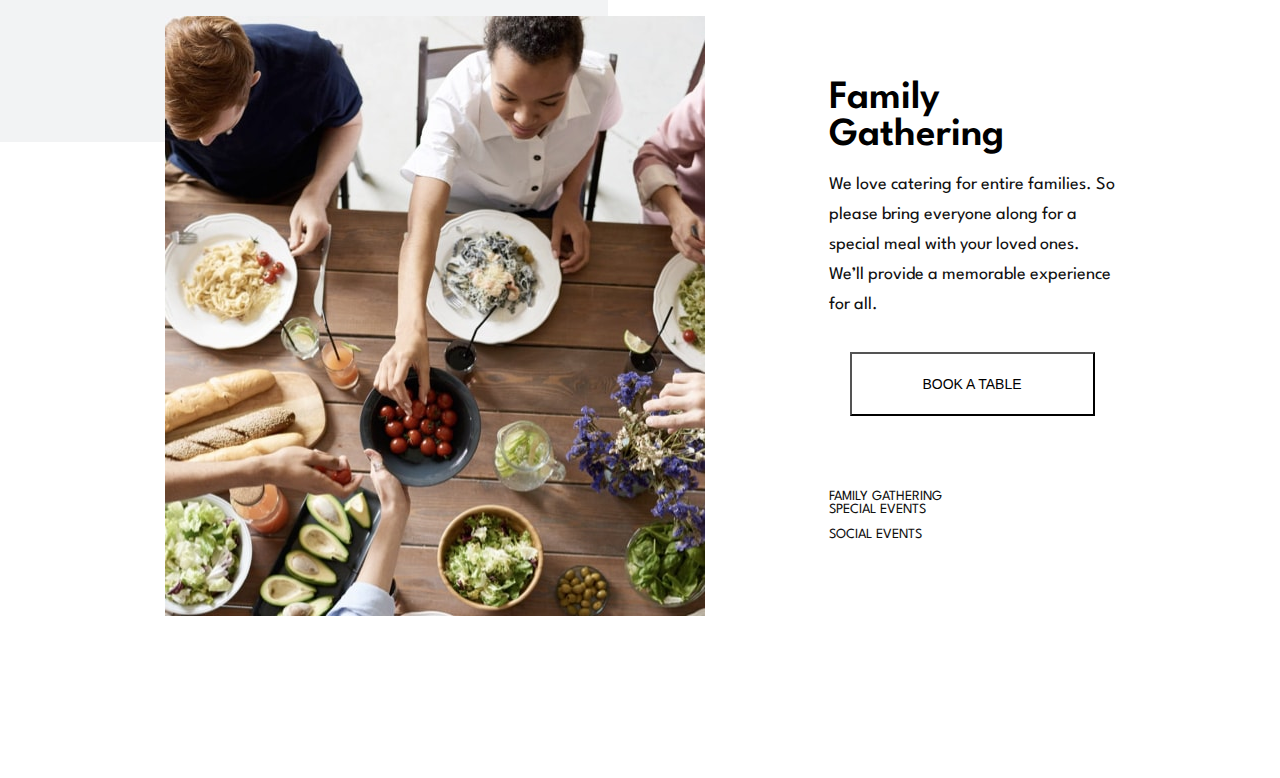
==== commit 6bd5317e: "Add files via upload" ====
--- a/index.html
+++ b/index.html
@@ -143,17 +143,21 @@
                 <img src="./images/homepage/family-gathering-desktop.jpg" alt="" id="slider__img">
             </picture>
             <div id="slider__content-container">
-                <h2 id="slider__content-heading">
-                    Family Gathering
-                </h2>
-                <p id="slider__content-paragraph">
-                    We love catering for entire families. So please bring everyone along for a special meal with your 
-                    loved ones. We’ll provide a memorable experience for all.
-                </p>
-                <button id="slider__content-button">BOOK A TABLE</button>
-                <p class="slider__content-link">FAMILY GATHERING</p>
-                <p class="slider__content-link">SPECIAL EVENTS</p>
-                <p class="slider__content-link">SOCIAL EVENTS</p>
+                <div id="slider__content-wrap">
+                    <h2 id="slider__content-heading">
+                        Family Gathering
+                    </h2>
+                    <p id="slider__content-paragraph">
+                        We love catering for entire families. So please bring everyone along for a special meal with your 
+                        loved ones. We’ll provide a memorable experience for all.
+                    </p>
+                    <button id="slider__content-button">BOOK A TABLE</button>
+                </div>
+                <div id="slider__content-link-container">
+                    <p class="slider__content-link">FAMILY GATHERING</p>
+                    <p class="slider__content-link">SPECIAL EVENTS</p>
+                    <p class="slider__content-link">SOCIAL EVENTS</p>
+                </div>
             </div>
         </section>
 
--- a/scss/main.css
+++ b/scss/main.css
@@ -472,10 +472,39 @@
   background-repeat: no-repeat;
   background-size: 800px;
   background-position: -40% 0;
+  -webkit-box-align: center;
+      -ms-flex-align: center;
+          align-items: center;
+}
+
+@media screen and (max-width: 1025px) {
+  #slider {
+    -webkit-box-orient: vertical;
+    -webkit-box-direction: normal;
+        -ms-flex-direction: column;
+            flex-direction: column;
+  }
 }
 
 #slider__content-container {
   width: 57rem;
+  margin-left: 12.4rem;
+}
+
+@media screen and (max-width: 1025px) {
+  #slider__content-container {
+    display: -webkit-box;
+    display: -ms-flexbox;
+    display: flex;
+    -webkit-box-orient: vertical;
+    -webkit-box-direction: normal;
+        -ms-flex-direction: column;
+            flex-direction: column;
+    -webkit-box-align: center;
+        -ms-flex-align: center;
+            align-items: center;
+    margin: 0;
+  }
 }
 
 #slider__content-heading {
@@ -485,6 +514,14 @@
 #slider__content-paragraph {
   color: #111;
   font-size: 1.8rem;
+  margin: 1.6rem 0 3.2rem 0;
+  line-height: 3rem;
+}
+
+@media screen and (max-width: 1025px) {
+  #slider__content-paragraph {
+    text-align: center;
+  }
 }
 
 #slider__content-button {
@@ -492,11 +529,49 @@
   height: 6.4rem;
   background: none;
   font-size: 1.4rem;
+  margin-bottom: 7.4rem;
+}
+
+@media screen and (max-Width: 1025px) {
+  #slider__content-container {
+    display: -webkit-box;
+    display: -ms-flexbox;
+    display: flex;
+    -webkit-box-orient: vertical;
+    -webkit-box-direction: reverse;
+        -ms-flex-direction: column-reverse;
+            flex-direction: column-reverse;
+  }
+}
+
+#slider__content-wrap {
+  display: -webkit-box;
+  display: -ms-flexbox;
+  display: flex;
+  -webkit-box-orient: vertical;
+  -webkit-box-direction: normal;
+      -ms-flex-direction: column;
+          flex-direction: column;
+  -webkit-box-align: center;
+      -ms-flex-align: center;
+          align-items: center;
 }
 
 .slider__content-link {
   color: #111;
   font-size: 1.4rem;
+}
+
+@media screen and (max-width: 1025px) {
+  .slider__content-link {
+    display: -webkit-inline-box;
+    display: -ms-inline-flexbox;
+    display: inline-flex;
+  }
+}
+
+.slider__content-link:nth-of-type(3) {
+  margin: 1.2rem 0;
 }
 
 html {
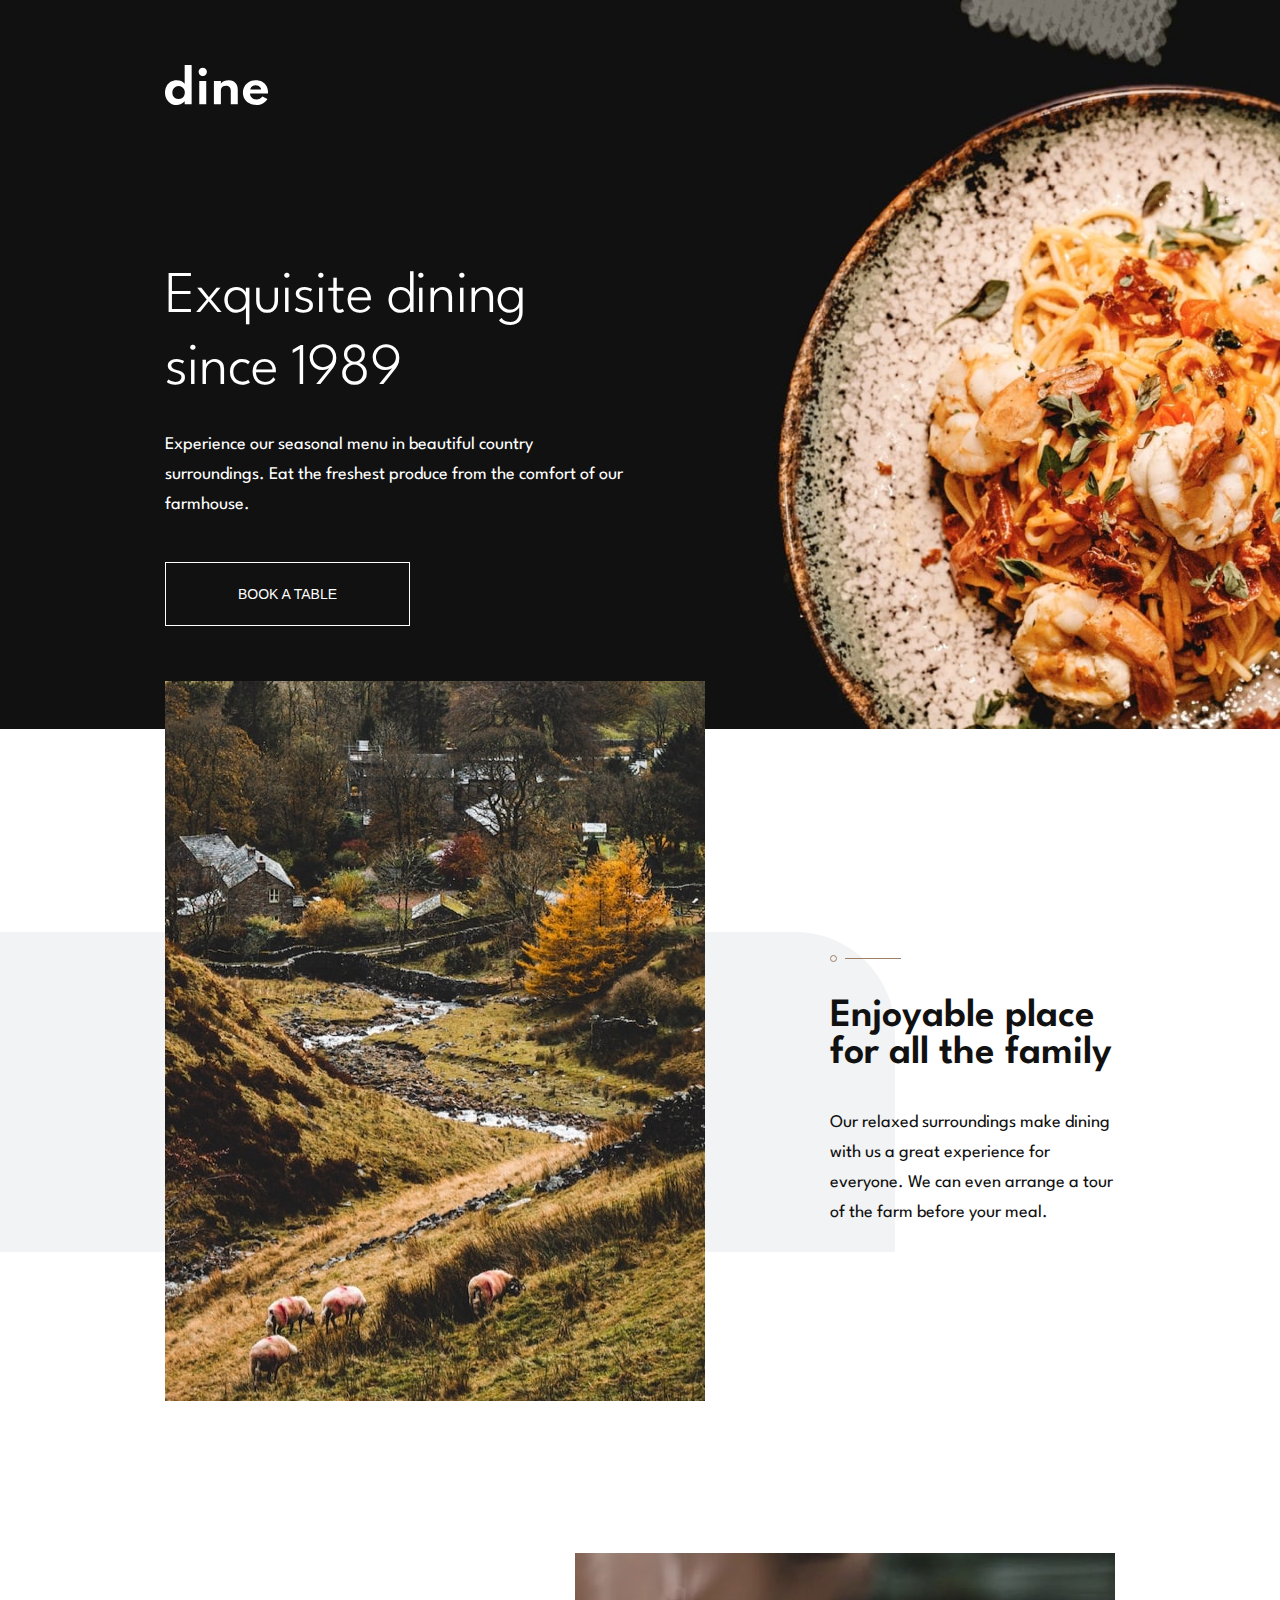
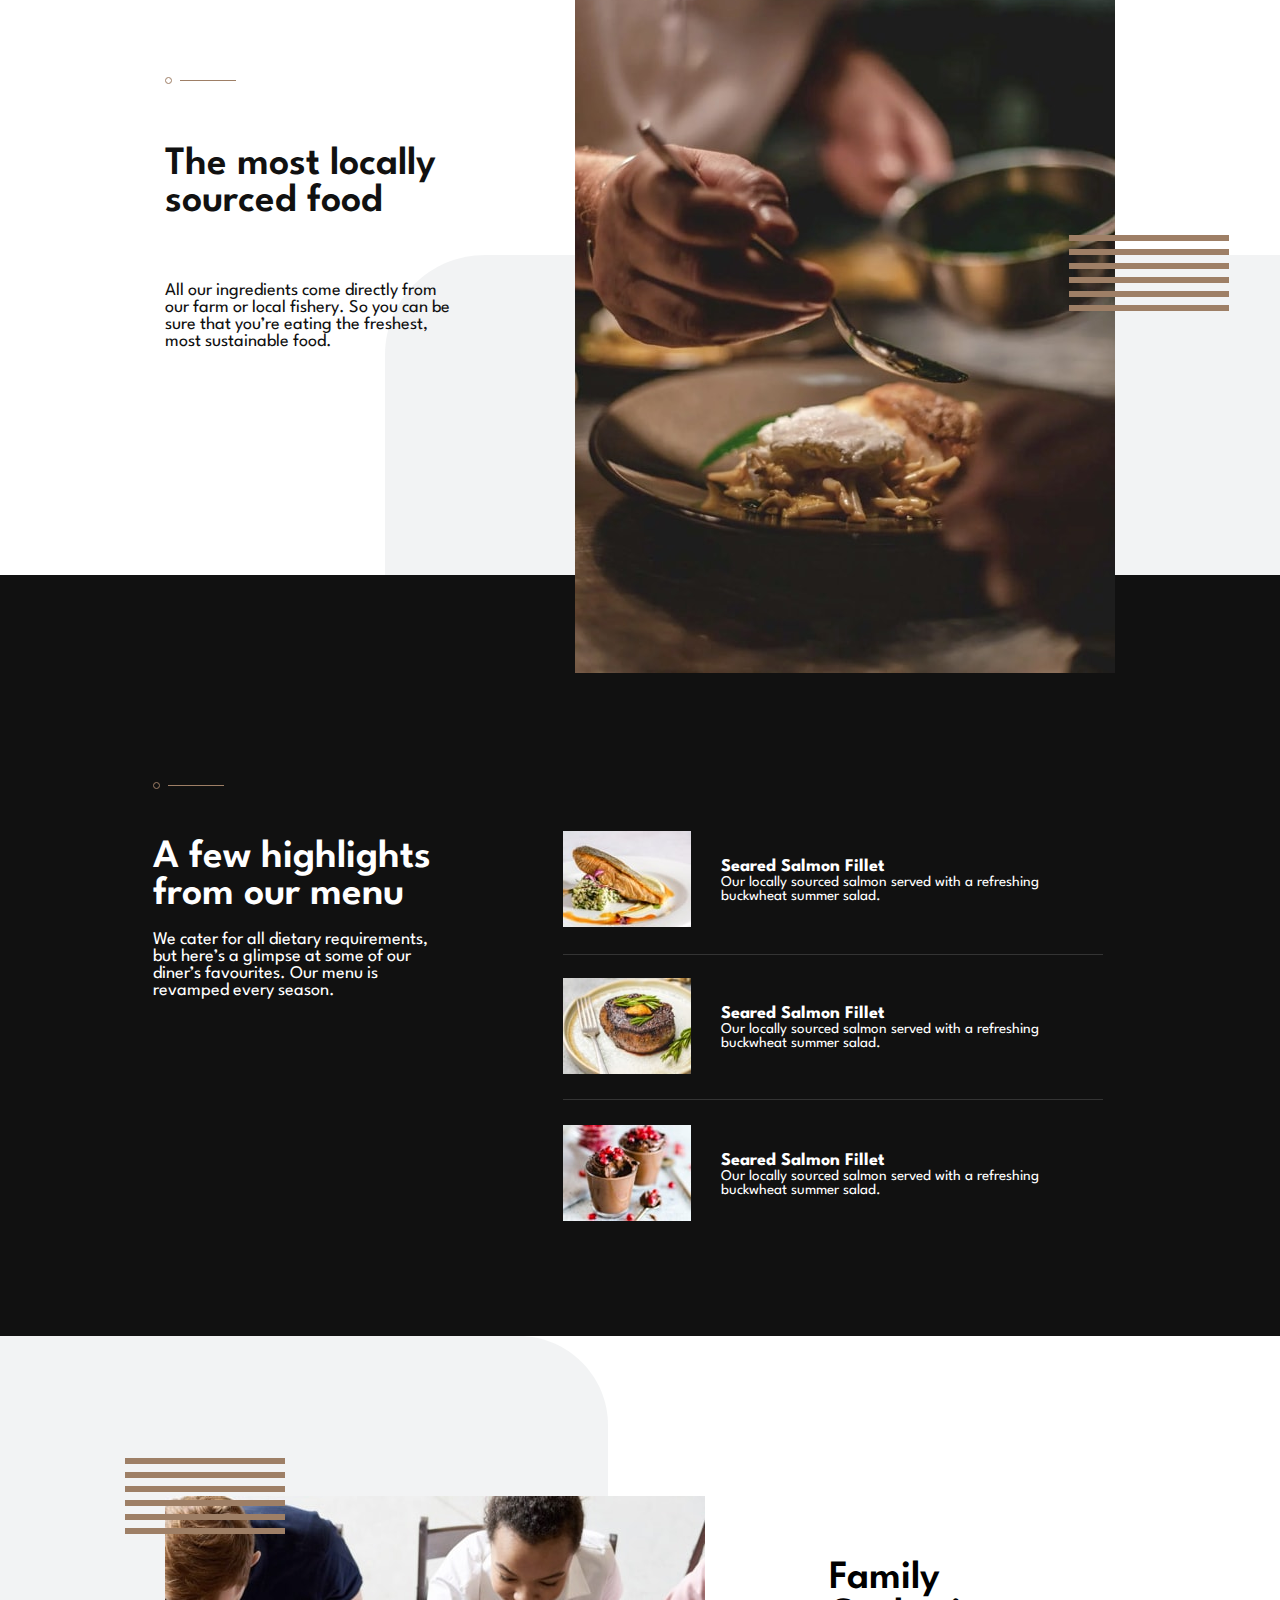
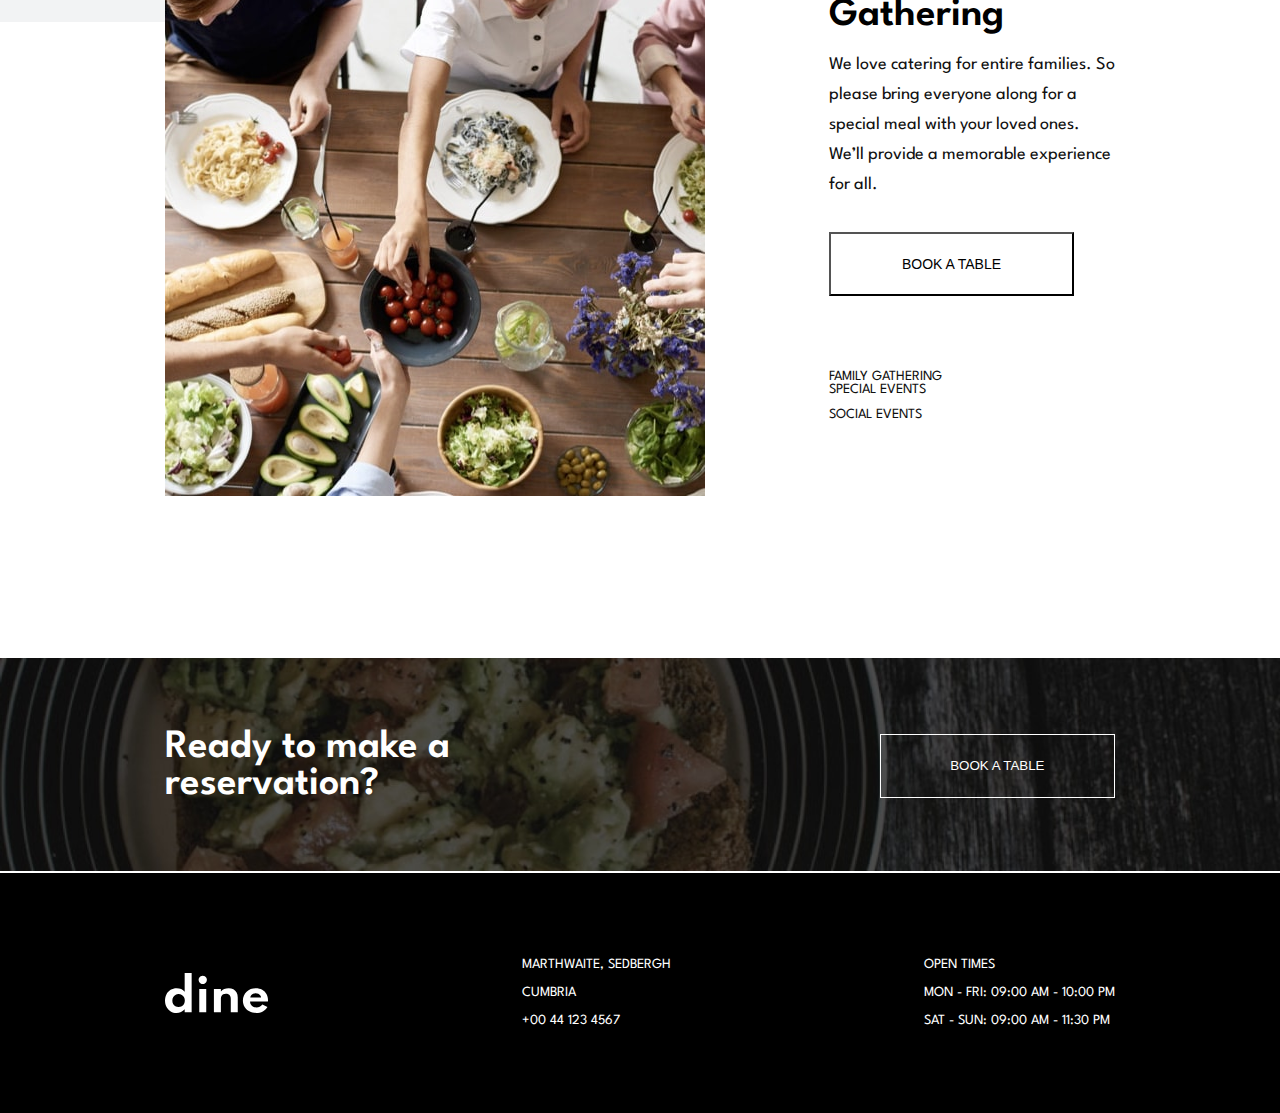
==== commit 64b87ddb: "Add files via upload" ====
--- a/index.html
+++ b/index.html
@@ -68,10 +68,11 @@
                         eating the freshest, most sustainable food.
                     </p>
                 </div>
-                <picture>
+                <picture id="copy-two__picture">
                     <source media="(max-width: 480px)" srcset="./images/homepage/locally-sourced-mobile.jpg">
                     <source media="(max-width: 1025px)" srcset="./images/homepage/locally-sourced-tablet.jpg">
                     <img src="./images/homepage/locally-sourced-desktop.jpg" alt="" id="copy-two__image">
+                    <img src="./images/patterns/pattern-lines.svg" alt="" id="copy-two-lines">
                 </picture>
             </div>
         </section>
@@ -137,10 +138,11 @@
 
         <section id="slider">
             <!--Might interfere with JS may need to change at some point-->
-            <picture>
+            <picture id="slider__picture">
                 <source media="(min-width: )" srcset="">
                 <source media="(min-width: )" srcset="">
                 <img src="./images/homepage/family-gathering-desktop.jpg" alt="" id="slider__img">
+                <img src="./images/patterns/pattern-lines.svg" alt="" id="slider-lines">
             </picture>
             <div id="slider__content-container">
                 <div id="slider__content-wrap">
@@ -163,8 +165,33 @@
 
     </main>
     
-    <footer>
-
+    <footer id="footer">
+        <div id="footer__banner">
+            <picture id="footer__banner-picture">
+                <source media="(min-width: )" srcset="">
+                <source media="(min-width: )" srcset="">
+                <img src="./images/homepage/ready-bg-desktop.jpg" alt="" id="footer__banner-img">
+            </picture>
+            <div id="footer__banner-content">
+                <h2 id="footer__banner-heading">
+                    Ready to make a reservation?
+                </h2>
+                <button id="footer__banner-button">BOOK A TABLE</button>
+            </div>
+        </div>
+        <div id="footer__contact">
+            <img src="./images/logo.svg" alt="">
+            <div id="footer__contact-location">
+                <p class="footer-paragraph">Marthwaite, Sedbergh</p>
+                <p class="footer-paragraph">Cumbria</p>
+                <p class="footer-paragraph">+00 44 123 4567</p>
+            </div>
+            <div id="footer__contact-hours">
+                <p class="footer-paragraph">Open Times</p>
+                <p class="footer-paragraph">Mon - Fri: 09:00 AM - 10:00 PM</p>
+                <p class="footer-paragraph">Sat - Sun: 09:00 AM - 11:30 PM</p>
+            </div>
+        </div>
     </footer>
 </body>
 </html>--- a/scss/main.css
+++ b/scss/main.css
@@ -261,8 +261,19 @@
   }
 }
 
+#copy-two__picture {
+  position: relative;
+}
+
+#copy-two-lines {
+  position: absolute;
+  top: 382px;
+  right: -114px;
+}
+
 #copy-two__image {
-  margin-top: 12rem;
+  -webkit-transform: translateY(100px);
+          transform: translateY(100px);
 }
 
 #copy-two__content-container {
@@ -552,9 +563,16 @@
   -webkit-box-direction: normal;
       -ms-flex-direction: column;
           flex-direction: column;
-  -webkit-box-align: center;
-      -ms-flex-align: center;
-          align-items: center;
+}
+
+#slider__picture {
+  position: relative;
+}
+
+#slider-lines {
+  position: absolute;
+  left: -40px;
+  top: -38px;
 }
 
 .slider__content-link {
@@ -574,6 +592,73 @@
   margin: 1.2rem 0;
 }
 
+#footer__banner {
+  display: -webkit-box;
+  display: -ms-flexbox;
+  display: flex;
+  -webkit-box-align: center;
+      -ms-flex-align: center;
+          align-items: center;
+}
+
+#footer__banner-picture {
+  position: relative;
+}
+
+#footer__banner-img {
+  width: 100%;
+}
+
+#footer__banner-content {
+  width: 100%;
+  display: -webkit-box;
+  display: -ms-flexbox;
+  display: flex;
+  -webkit-box-align: center;
+      -ms-flex-align: center;
+          align-items: center;
+  -webkit-box-pack: justify;
+      -ms-flex-pack: justify;
+          justify-content: space-between;
+  position: absolute;
+}
+
+#footer__banner-heading {
+  color: #fff;
+  font-size: 4rem;
+  margin: 0 22.6rem 0 16.5rem;
+}
+
+#footer__banner-button {
+  width: 24.5rem;
+  height: 6.4rem;
+  background: none;
+  color: #fff;
+  border: 1px solid #fff;
+  margin-right: 16.5rem;
+}
+
+#footer__contact {
+  display: -webkit-box;
+  display: -ms-flexbox;
+  display: flex;
+  -webkit-box-align: center;
+      -ms-flex-align: center;
+          align-items: center;
+  -webkit-box-pack: justify;
+      -ms-flex-pack: justify;
+          justify-content: space-between;
+  height: 24rem;
+  background-color: black;
+  padding: 0 16.5rem;
+}
+
+.footer-paragraph {
+  font-size: 1.4rem;
+  line-height: 2.8rem;
+  text-transform: uppercase;
+}
+
 html {
   font-family: 'Spartan', sans-serif;
   font-size: 62.5%;
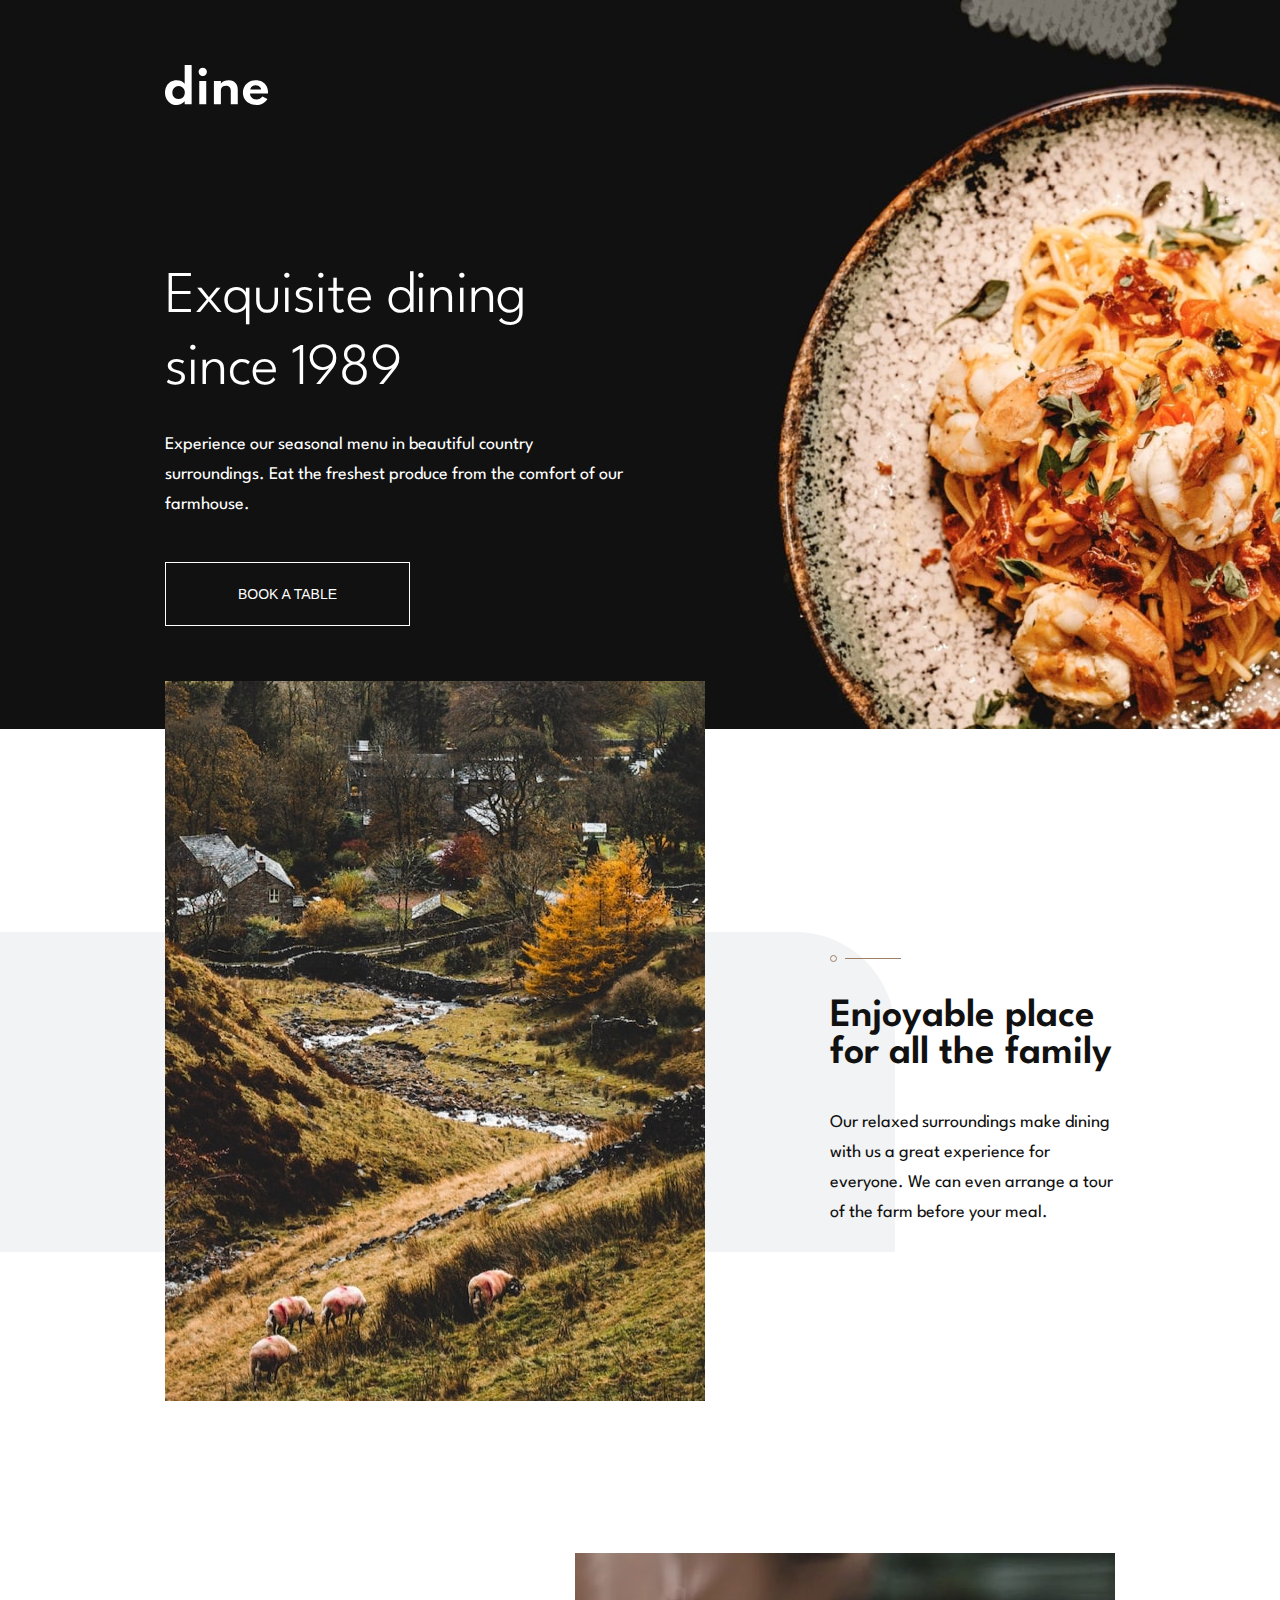
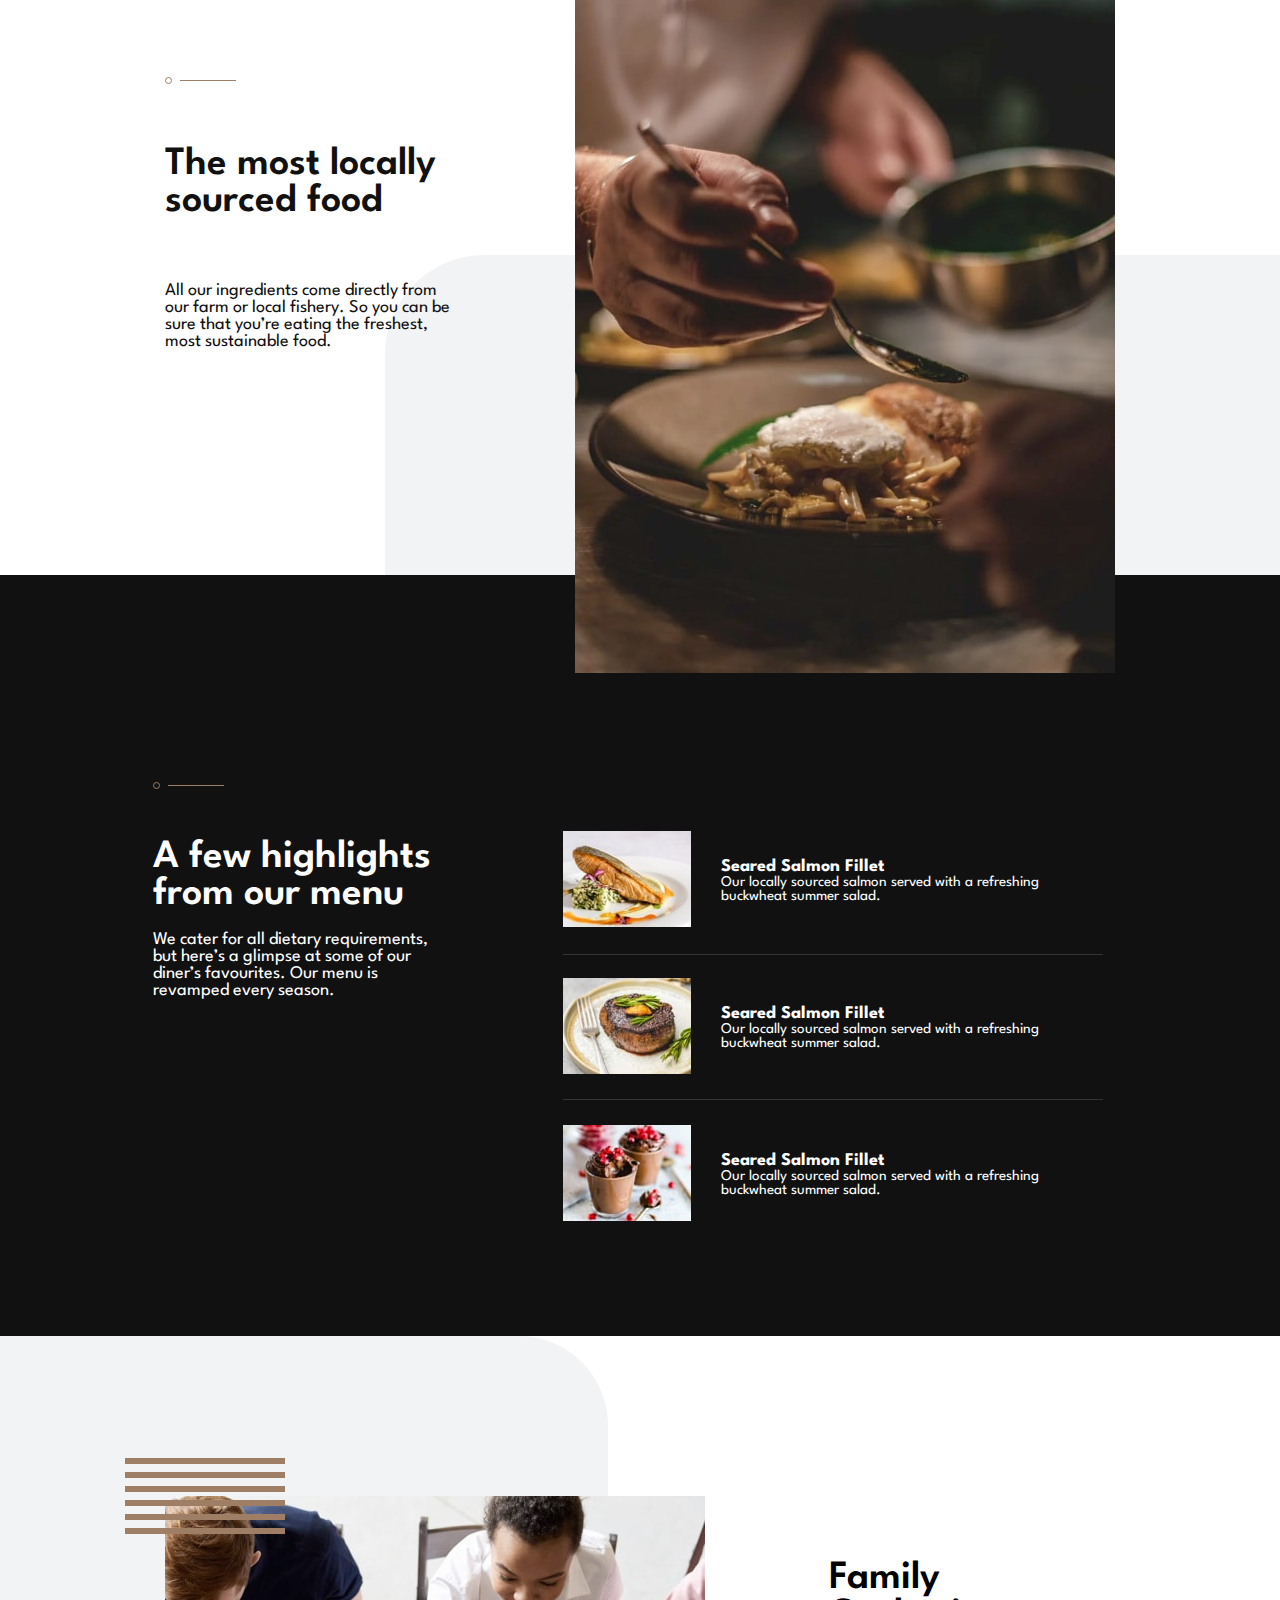
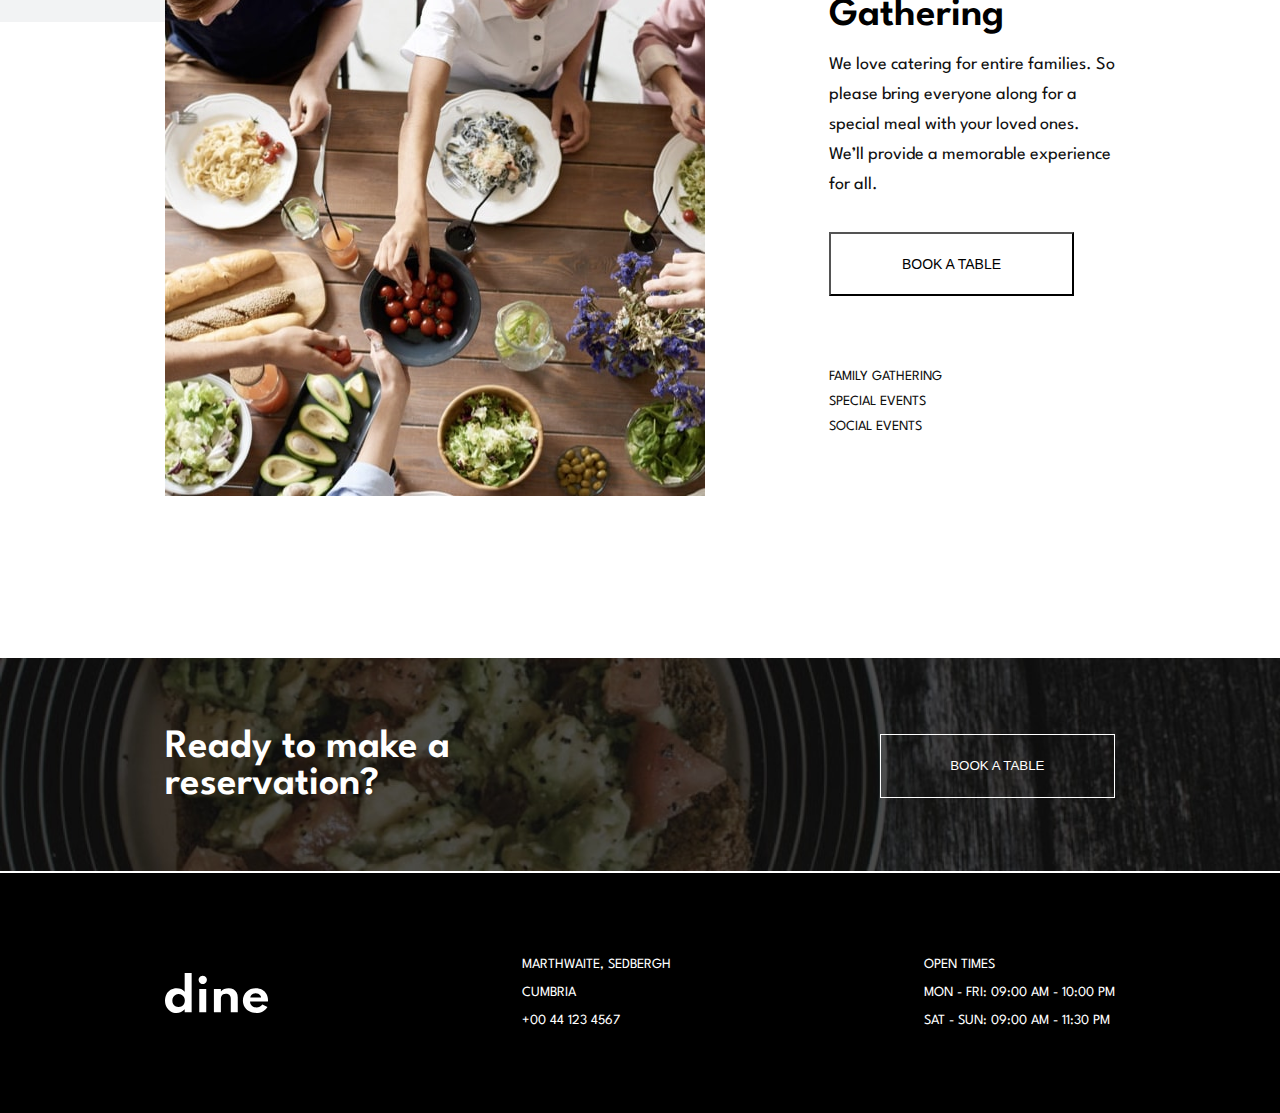
==== commit 9e17926b: "Add files via upload" ====
--- a/index.html
+++ b/index.html
@@ -72,8 +72,8 @@
                     <source media="(max-width: 480px)" srcset="./images/homepage/locally-sourced-mobile.jpg">
                     <source media="(max-width: 1025px)" srcset="./images/homepage/locally-sourced-tablet.jpg">
                     <img src="./images/homepage/locally-sourced-desktop.jpg" alt="" id="copy-two__image">
-                    <img src="./images/patterns/pattern-lines.svg" alt="" id="copy-two-lines">
                 </picture>
+                <!-- <img src="./images/patterns/pattern-lines.svg" alt="" id="copy-two-lines">                 -->
             </div>
         </section>
 
@@ -156,9 +156,9 @@
                     <button id="slider__content-button">BOOK A TABLE</button>
                 </div>
                 <div id="slider__content-link-container">
-                    <p class="slider__content-link">FAMILY GATHERING</p>
-                    <p class="slider__content-link">SPECIAL EVENTS</p>
-                    <p class="slider__content-link">SOCIAL EVENTS</p>
+                    <p class="slider__content-link" data-value="family-gathering">FAMILY GATHERING</p>
+                    <p class="slider__content-link" data-value="special-events">SPECIAL EVENTS</p>
+                    <p class="slider__content-link" data-value="social-events">SOCIAL EVENTS</p>
                 </div>
             </div>
         </section>
@@ -168,8 +168,8 @@
     <footer id="footer">
         <div id="footer__banner">
             <picture id="footer__banner-picture">
-                <source media="(min-width: )" srcset="">
-                <source media="(min-width: )" srcset="">
+                <source media="(max-width: 480px)" srcset="./images/homepage/ready-bg-mobile.jpg">
+                <source media="(max-width: 1025px)" srcset="./images/homepage/ready-bg-tablet.jpg">
                 <img src="./images/homepage/ready-bg-desktop.jpg" alt="" id="footer__banner-img">
             </picture>
             <div id="footer__banner-content">
@@ -193,5 +193,6 @@
             </div>
         </div>
     </footer>
+    <script src="./app.js"></script>
 </body>
 </html>--- a/scss/main.css
+++ b/scss/main.css
@@ -302,6 +302,7 @@
         -ms-flex-align: center;
             align-items: center;
     text-align: center;
+    margin: 156px 0 130px 0;
   }
 }
 
@@ -395,6 +396,8 @@
 @media screen and (max-width: 1025px) {
   #highlights__items-container {
     margin-top: 5.6rem;
+    -webkit-transform: translateY(0);
+            transform: translateY(0);
   }
 }
 
@@ -565,6 +568,31 @@
           flex-direction: column;
 }
 
+@media screen and (max-width: 1025px) {
+  #slider__content-wrap {
+    -webkit-box-align: center;
+        -ms-flex-align: center;
+            align-items: center;
+  }
+}
+
+@media screen and (max-width: 1025px) {
+  #slider__content-link-container {
+    display: -webkit-box;
+    display: -ms-flexbox;
+    display: flex;
+    -webkit-box-pack: justify;
+        -ms-flex-pack: justify;
+            justify-content: space-between;
+    -webkit-box-align: center;
+        -ms-flex-align: center;
+            align-items: center;
+    width: 100%;
+    max-width: 689px;
+    margin: 5.6rem 0 4rem 0;
+  }
+}
+
 #slider__picture {
   position: relative;
 }
@@ -588,14 +616,28 @@
   }
 }
 
-.slider__content-link:nth-of-type(3) {
-  margin: 1.2rem 0;
+.slider__content-link:hover {
+  font-weight: bold;
+}
+
+.slider__content-link:nth-of-type(2) {
+  margin-top: 1.2rem;
+  margin-bottom: 1.2rem;
+}
+
+@media screen and (max-width: 1025px) {
+  .slider__content-link:nth-of-type(2) {
+    margin: 0;
+  }
 }
 
 #footer__banner {
   display: -webkit-box;
   display: -ms-flexbox;
   display: flex;
+  -webkit-box-pack: center;
+      -ms-flex-pack: center;
+          justify-content: center;
   -webkit-box-align: center;
       -ms-flex-align: center;
           align-items: center;
@@ -603,6 +645,7 @@
 
 #footer__banner-picture {
   position: relative;
+  width: 100%;
 }
 
 #footer__banner-img {
@@ -610,7 +653,6 @@
 }
 
 #footer__banner-content {
-  width: 100%;
   display: -webkit-box;
   display: -ms-flexbox;
   display: flex;
@@ -623,10 +665,25 @@
   position: absolute;
 }
 
+@media screen and (max-width: 1025px) {
+  #footer__banner-content {
+    -webkit-box-orient: vertical;
+    -webkit-box-direction: normal;
+        -ms-flex-direction: column;
+            flex-direction: column;
+  }
+}
+
 #footer__banner-heading {
   color: #fff;
   font-size: 4rem;
   margin: 0 22.6rem 0 16.5rem;
+}
+
+@media screen and (max-width: 1025px) {
+  #footer__banner-heading {
+    margin: 0;
+  }
 }
 
 #footer__banner-button {
@@ -636,6 +693,12 @@
   color: #fff;
   border: 1px solid #fff;
   margin-right: 16.5rem;
+}
+
+@media screen and (max-width: 1025px) {
+  #footer__banner-button {
+    margin: 2rem 0 0 0;
+  }
 }
 
 #footer__contact {
@@ -653,6 +716,12 @@
   padding: 0 16.5rem;
 }
 
+@media screen and (max-Width: 1025px) {
+  #footer__contact {
+    height: 32.8rem;
+  }
+}
+
 .footer-paragraph {
   font-size: 1.4rem;
   line-height: 2.8rem;
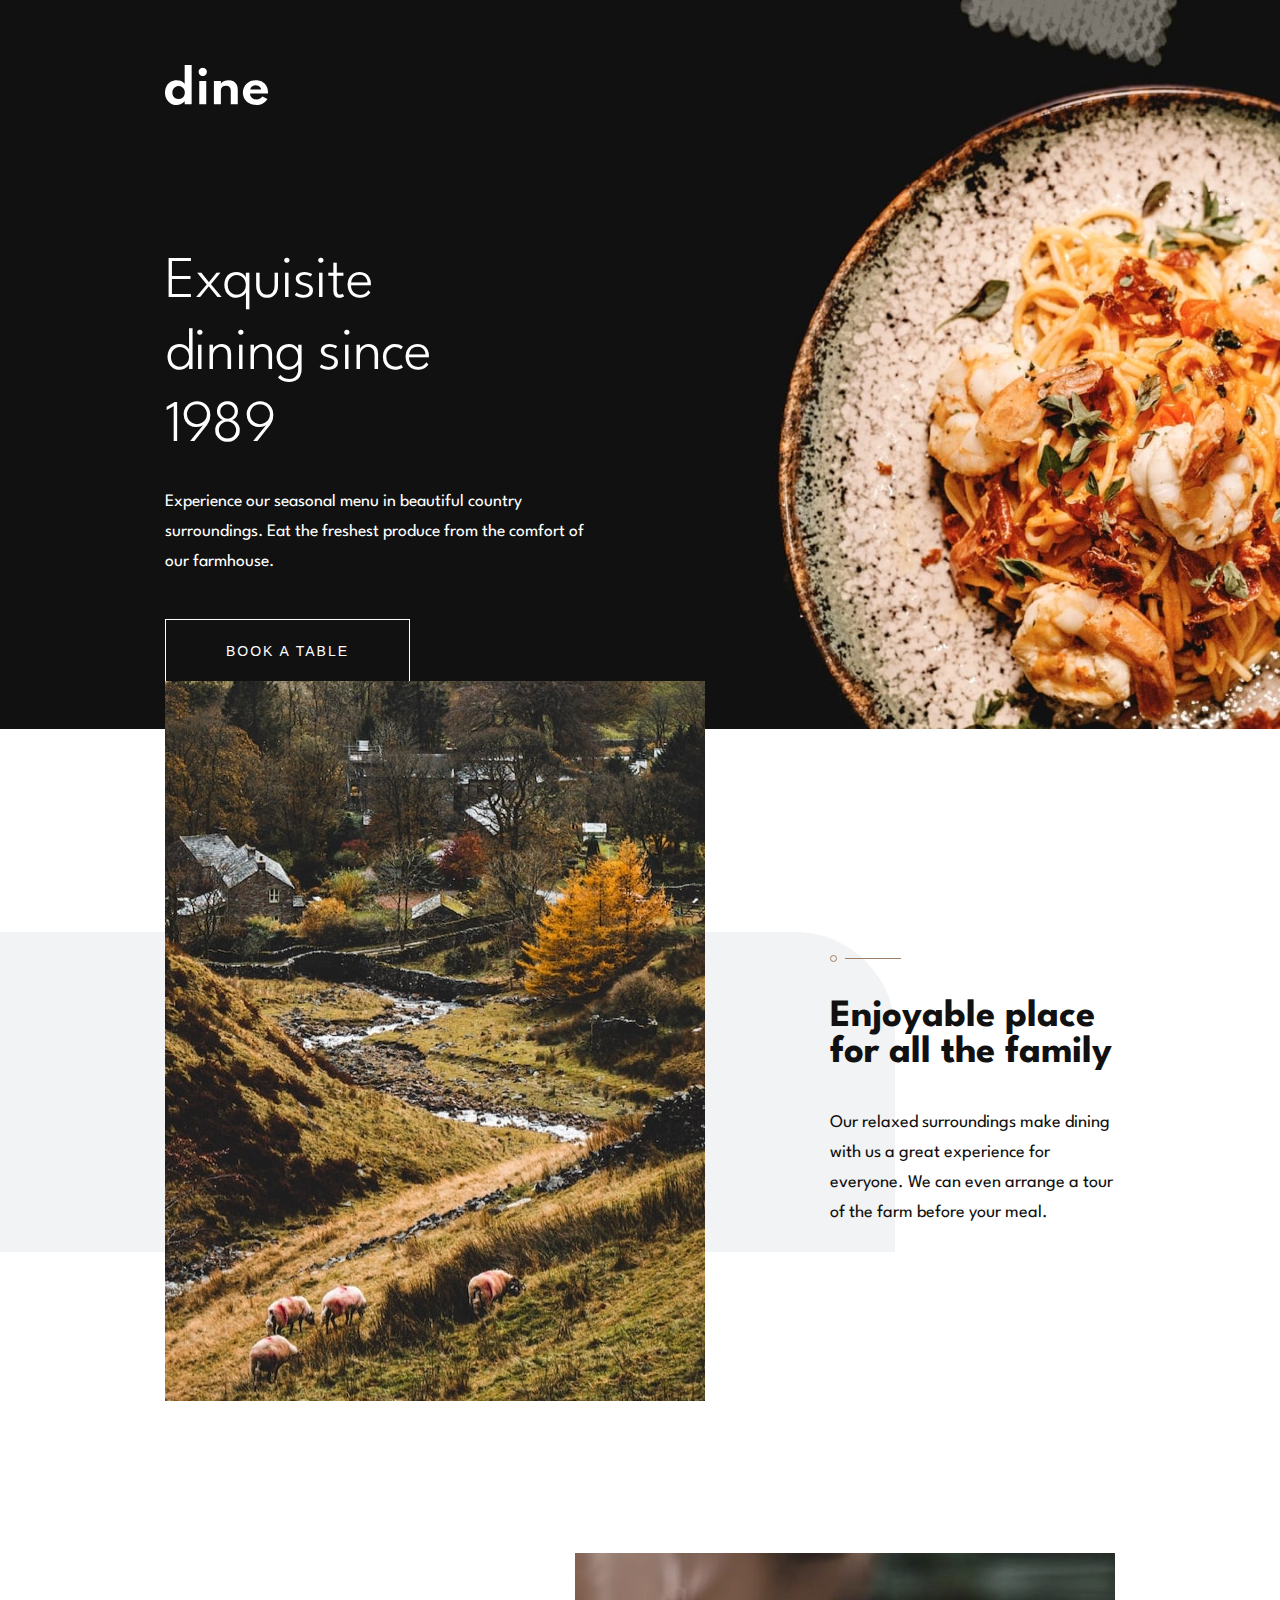
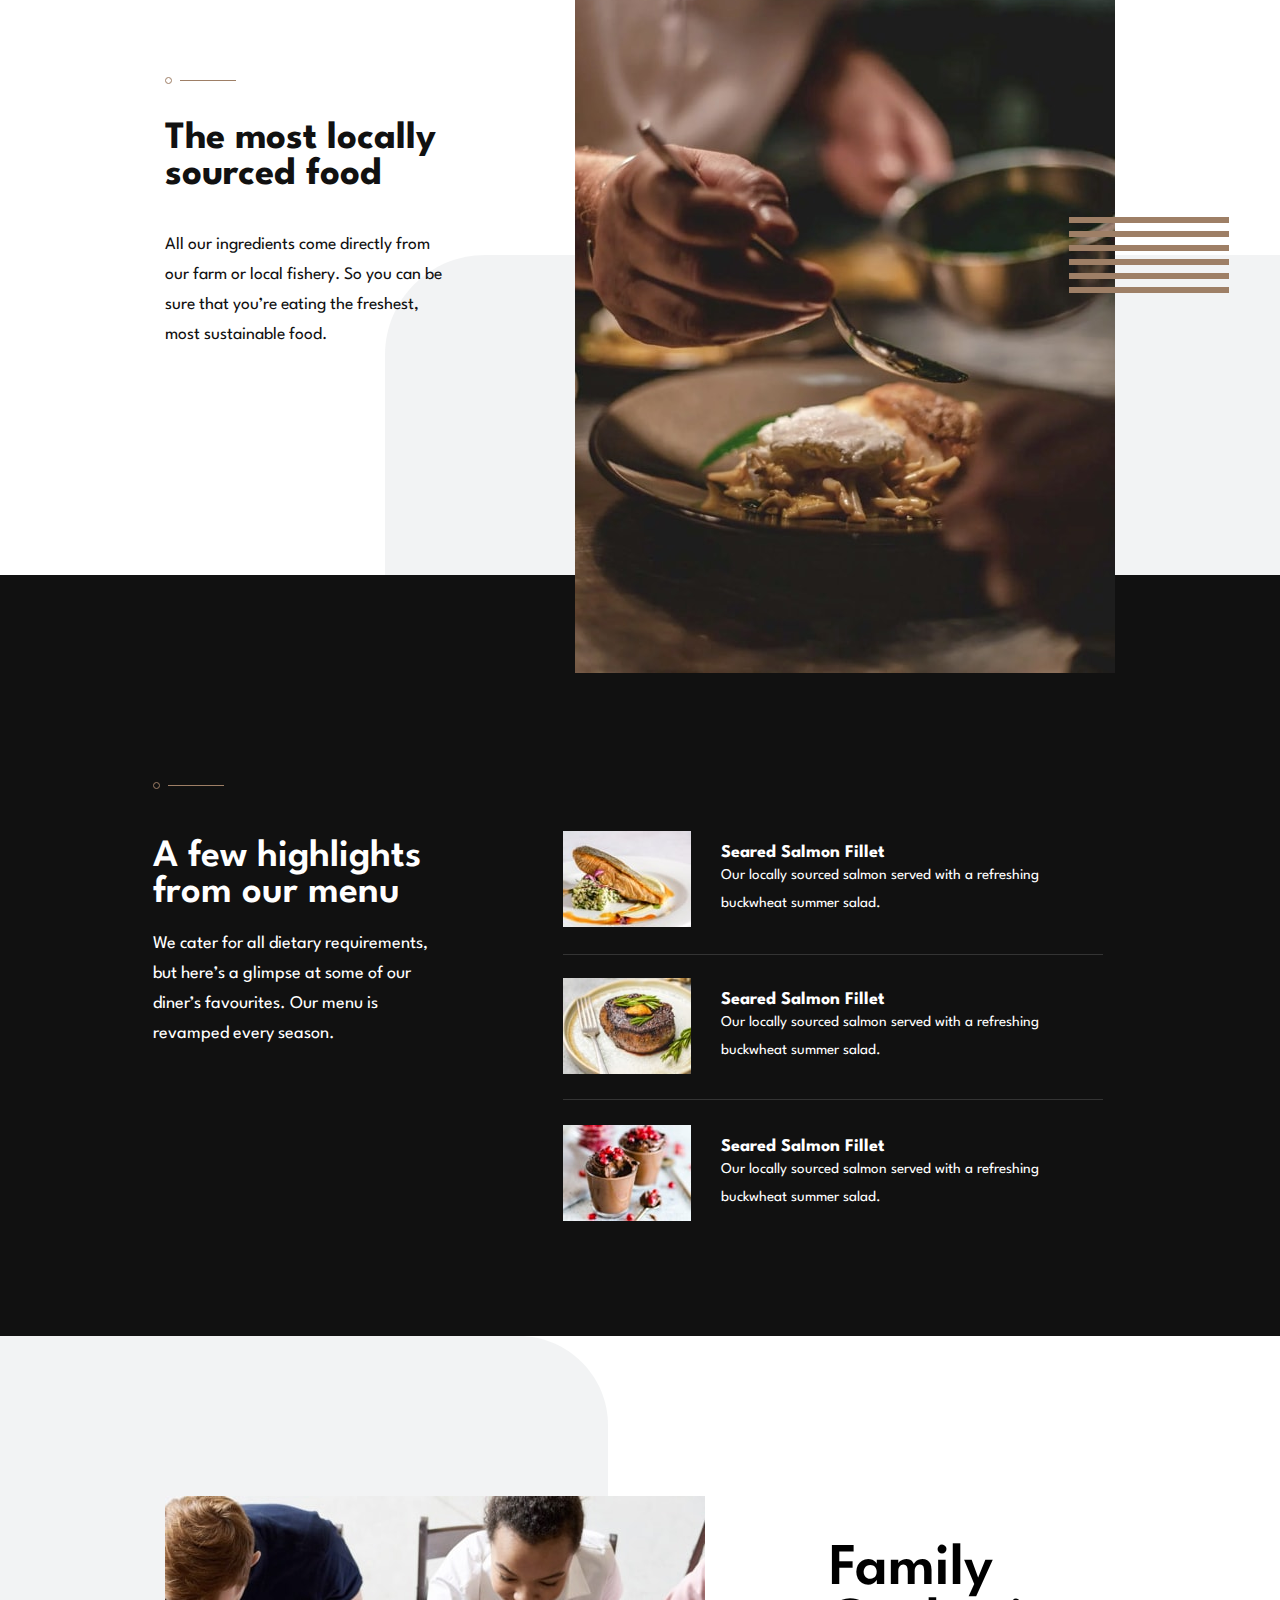
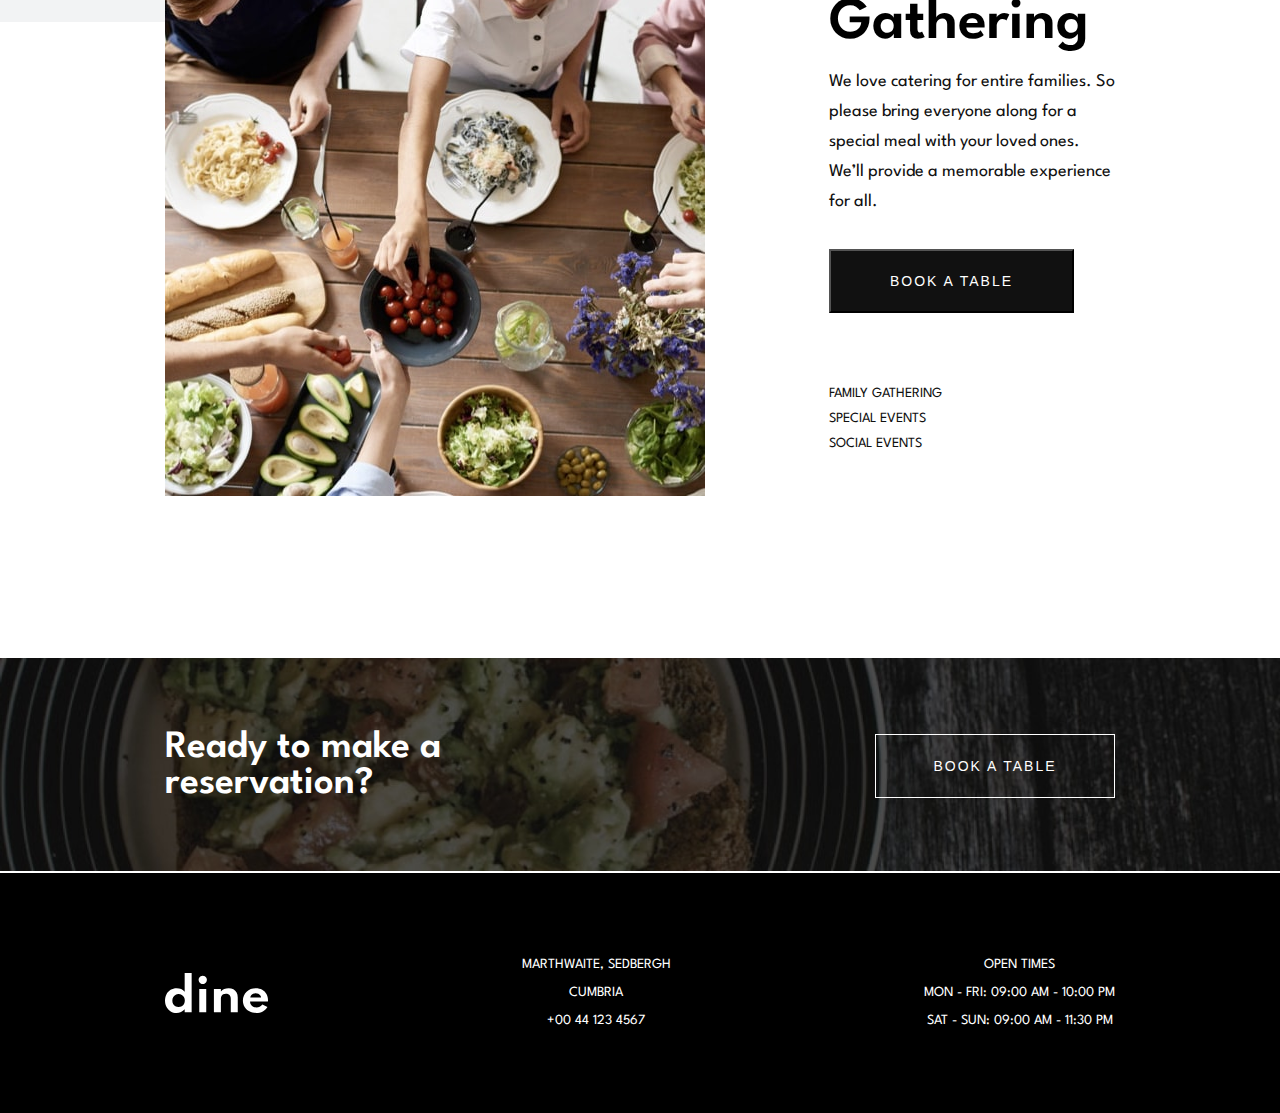
==== commit 8cb3a12f: "Add files via upload" ====
--- a/index.html
+++ b/index.html
@@ -73,7 +73,7 @@
                     <source media="(max-width: 1025px)" srcset="./images/homepage/locally-sourced-tablet.jpg">
                     <img src="./images/homepage/locally-sourced-desktop.jpg" alt="" id="copy-two__image">
                 </picture>
-                <!-- <img src="./images/patterns/pattern-lines.svg" alt="" id="copy-two-lines">                 -->
+                <img src="./images/patterns/pattern-lines.svg" alt="" id="copy-two-lines">                
             </div>
         </section>
 
@@ -138,11 +138,12 @@
 
         <section id="slider">
             <!--Might interfere with JS may need to change at some point-->
+            <!-- <img src="./images/patterns/pattern-lines.svg" alt="" id="slider-lines"> -->
             <picture id="slider__picture">
-                <source media="(min-width: )" srcset="">
-                <source media="(min-width: )" srcset="">
+                <source media="(max-width: 480px)" srcset="./images/homepage/family-gathering-mobile.jpg" id="slider__img-mobile">
+                <source media="(max-width: 1025px)" srcset="./images/homepage/family-gathering-tablet.jpg" id="slider__img-tablet">
                 <img src="./images/homepage/family-gathering-desktop.jpg" alt="" id="slider__img">
-                <img src="./images/patterns/pattern-lines.svg" alt="" id="slider-lines">
+                <!-- Lines pattern causing issues need to not contain it in picture element-->
             </picture>
             <div id="slider__content-container">
                 <div id="slider__content-wrap">
--- a/scss/main.css
+++ b/scss/main.css
@@ -18,11 +18,15 @@
   }
 }
 
+@media screen and (max-width: 480px) {
+  .logo {
+    max-width: 8.24rem;
+    height: 3.2rem;
+  }
+}
+
 #hero {
   width: 100%;
-  height: auto;
-  margin: auto;
-  position: relative;
 }
 
 #hero__bg {
@@ -43,8 +47,8 @@
           justify-content: center;
   height: 100%;
   position: absolute;
-  left: 16.5rem;
-  top: 0rem;
+  margin-left: 16.5rem;
+  top: 0;
 }
 
 @media screen and (max-width: 1025px) {
@@ -75,7 +79,7 @@
   }
 }
 
-@media screen and (max-width: 426px) {
+@media screen and (max-width: 480px) {
   #hero__content {
     width: 32.7rem;
     left: 0;
@@ -99,15 +103,16 @@
   }
 }
 
-@media screen and (max-width: 426px) {
+@media screen and (max-width: 480px) {
   #hero__content__heading {
     line-height: 4rem;
+    width: 327px;
   }
 }
 
 #hero__content__paragraph {
-  font-size: 1.8rem;
-  width: 50%;
+  font-size: calc(1.5rem + (18 - 15) * ((100vw - 375px) / (1440 - 375)));
+  max-width: 44.5rem;
   line-height: 3rem;
   margin: 2.4rem 0 4.2rem 0;
 }
@@ -119,7 +124,7 @@
   }
 }
 
-@media screen and (max-width: 426px) {
+@media screen and (max-width: 480px) {
   #hero__content__paragraph {
     width: 90%;
     text-align: center;
@@ -135,6 +140,8 @@
   font-size: 1.4rem;
   text-transform: uppercase;
   font-weight: weight(semi-bold);
+  letter-spacing: 2px;
+  margin-bottom: 12.8rem;
 }
 
 #hero__content__button:hover {
@@ -152,6 +159,12 @@
   background-size: 895px;
   background-repeat: no-repeat;
   background-position: 0 50%;
+}
+
+@media screen and (max-width: 480px) {
+  #copy-one {
+    background: none;
+  }
 }
 
 #copy-one-container {
@@ -211,7 +224,7 @@
   }
 }
 
-@media screen and (max-width: 426px) {
+@media screen and (max-width: 480px) {
   #copy-one__content-container {
     width: 32.7rem;
   }
@@ -219,8 +232,9 @@
 
 #copy-one__content-heading {
   color: #111;
-  font-size: 4rem;
+  font-size: calc(3.2rem + (40 - 32) * ((100vw - 375px) / (1440 - 375)));
   font-weight: 600;
+  font-weight: bolder;
 }
 
 #copy-one__content-paragraph {
@@ -234,6 +248,13 @@
   background-size: 895px;
   background-repeat: no-repeat;
   background-position: 100% 100%;
+  position: relative;
+}
+
+@media screen and (max-width: 480px) {
+  #copy-two {
+    background: none;
+  }
 }
 
 #copy-two-container {
@@ -261,14 +282,22 @@
   }
 }
 
-#copy-two__picture {
-  position: relative;
-}
-
 #copy-two-lines {
   position: absolute;
-  top: 382px;
-  right: -114px;
+  right: 51px;
+  bottom: 282px;
+}
+
+@media screen and (max-width: 1025px) {
+  #copy-two-lines {
+    bottom: 504px;
+  }
+}
+
+@media screen and (max-width: 480px) {
+  #copy-two-lines {
+    display: none;
+  }
 }
 
 #copy-two__image {
@@ -306,7 +335,7 @@
   }
 }
 
-@media screen and (max-width: 426px) {
+@media screen and (max-width: 480px) {
   #copy-two__content-container {
     width: 32.7rem;
   }
@@ -314,12 +343,13 @@
 
 #copy-two__content-heading {
   color: #111;
-  font-size: 4rem;
-  font-weight: 600;
+  font-size: calc(3.2rem + (40 - 32) * ((100vw - 375px) / (1440 - 375)));
+  font-weight: bolder;
 }
 
 #copy-two__content-paragraph {
-  font-size: 1.8rem;
+  font-size: calc(1.5rem + (18 - 15) * ((100vw - 375px) / (1440 - 375)));
+  line-height: 3rem;
   color: #111;
 }
 
@@ -327,6 +357,7 @@
   background-color: #111;
   height: 761px;
   padding: 20.75rem 17.75rem 11.25rem 15.25rem;
+  width: 100%;
 }
 
 @media screen and (max-Width: 1025px) {
@@ -336,9 +367,9 @@
   }
 }
 
-@media screen and (max-width: 426px) {
+@media screen and (max-width: 480px) {
   #highlights {
-    height: 1576px;
+    height: 172rem;
   }
 }
 
@@ -370,11 +401,12 @@
 #highlights__content-heading {
   color: #fff;
   margin: 4.8rem 0 1.8rem 0;
-  font-size: 4rem;
+  font-size: calc(3.2rem + (40 - 32) * ((100vw - 375px) / (1440 - 375)));
 }
 
 #highlights__content-paragraph {
   font-size: 1.8rem;
+  line-height: 3rem;
 }
 
 #highlights__content-container {
@@ -385,6 +417,12 @@
   #highlights__content-container {
     margin-top: 9.6rem;
     text-align: center;
+  }
+}
+
+@media screen and (max-width: 480px) {
+  #highlights__content-container {
+    width: 327px;
   }
 }
 
@@ -417,6 +455,12 @@
   top: -24px;
 }
 
+@media screen and (max-width: 480px) {
+  #highlights__items-container > div:nth-of-type(2)::before {
+    width: 327px;
+  }
+}
+
 #highlights__items-container > div:nth-of-type(2)::after {
   position: absolute;
   content: '';
@@ -427,6 +471,12 @@
   bottom: -24px;
 }
 
+@media screen and (max-width: 480px) {
+  #highlights__items-container > div:nth-of-type(2)::after {
+    width: 327px;
+  }
+}
+
 .highlights__item-img::after {
   position: absolute;
   content: '';
@@ -454,12 +504,13 @@
   }
 }
 
-@media screen and (max-width: 426px) {
+@media screen and (max-width: 480px) {
   .highlights__item-container {
     -webkit-box-orient: vertical;
     -webkit-box-direction: normal;
         -ms-flex-direction: column;
             flex-direction: column;
+    max-width: 327px;
   }
 }
 
@@ -468,13 +519,28 @@
   width: 35rem;
 }
 
+@media screen and (max-width: 480px) {
+  .highlights__item-copy {
+    width: 327px;
+    text-align: center;
+    margin: 0;
+  }
+}
+
 .highlights__items-heading {
   color: #fff;
   font-size: 1.8rem;
 }
 
+@media screen and (max-width: 480px) {
+  .highlights__items-heading {
+    margin: 32px 0 4px 0;
+  }
+}
+
 .highlights__items-paragraph {
   font-size: 1.5rem;
+  line-height: 2.8rem;
 }
 
 #slider {
@@ -500,6 +566,12 @@
   }
 }
 
+@media screen and (max-Width: 480px) {
+  #slider {
+    background: none;
+  }
+}
+
 #slider__content-container {
   width: 57rem;
   margin-left: 12.4rem;
@@ -522,7 +594,7 @@
 }
 
 #slider__content-heading {
-  font-size: 4rem;
+  font-size: calc(3.2rem + (64 - 32) * ((100vw - 375px) / (1440 - 375)));
 }
 
 #slider__content-paragraph {
@@ -543,7 +615,15 @@
   height: 6.4rem;
   background: none;
   font-size: 1.4rem;
+  letter-spacing: 2px;
   margin-bottom: 7.4rem;
+  background-color: #111;
+  color: #fff;
+}
+
+#slider__content-button:hover {
+  background-color: #fff;
+  color: #111;
 }
 
 @media screen and (max-Width: 1025px) {
@@ -558,6 +638,13 @@
   }
 }
 
+@media screen and (max-Width: 480px) {
+  #slider__content-container {
+    width: 100%;
+    max-width: 327px;
+  }
+}
+
 #slider__content-wrap {
   display: -webkit-box;
   display: -ms-flexbox;
@@ -573,6 +660,12 @@
     -webkit-box-align: center;
         -ms-flex-align: center;
             align-items: center;
+  }
+}
+
+@media screen and (max-width: 480px) {
+  #slider__content-wrap {
+    width: 327px;
   }
 }
 
@@ -593,14 +686,15 @@
   }
 }
 
-#slider__picture {
-  position: relative;
-}
-
-#slider-lines {
-  position: absolute;
-  left: -40px;
-  top: -38px;
+@media screen and (max-width: 480px) {
+  #slider__content-link-container {
+    -webkit-box-orient: vertical;
+    -webkit-box-direction: normal;
+        -ms-flex-direction: column;
+            flex-direction: column;
+    width: 327px;
+    letter-spacing: 2px;
+  }
 }
 
 .slider__content-link {
@@ -628,6 +722,12 @@
 @media screen and (max-width: 1025px) {
   .slider__content-link:nth-of-type(2) {
     margin: 0;
+  }
+}
+
+@media screen and (max-width: 480px) {
+  .slider__content-link:nth-of-type(2) {
+    margin: 1.6rem 0;
   }
 }
 
@@ -676,19 +776,27 @@
 
 #footer__banner-heading {
   color: #fff;
-  font-size: 4rem;
+  font-size: calc(3.2rem + (40 - 32) * ((100vw - 375px) / (1440 - 375)));
   margin: 0 22.6rem 0 16.5rem;
 }
 
 @media screen and (max-width: 1025px) {
   #footer__banner-heading {
     margin: 0;
+  }
+}
+
+@media screen and (max-width: 480px) {
+  #footer__banner-heading {
+    text-align: center;
   }
 }
 
 #footer__banner-button {
   width: 24.5rem;
   height: 6.4rem;
+  font-size: 1.4rem;
+  letter-spacing: 2px;
   background: none;
   color: #fff;
   border: 1px solid #fff;
@@ -699,6 +807,11 @@
   #footer__banner-button {
     margin: 2rem 0 0 0;
   }
+}
+
+#footer__banner-button:hover {
+  background-color: #fff;
+  color: #111;
 }
 
 #footer__contact {
@@ -722,6 +835,28 @@
   }
 }
 
+@media screen and (max-Width: 480px) {
+  #footer__contact {
+    height: 44rem;
+    -webkit-box-orient: vertical;
+    -webkit-box-direction: normal;
+        -ms-flex-direction: column;
+            flex-direction: column;
+    -webkit-box-pack: space-evenly;
+        -ms-flex-pack: space-evenly;
+            justify-content: space-evenly;
+    padding: 0;
+  }
+}
+
+#footer__contact-location {
+  text-align: center;
+}
+
+#footer__contact-hours {
+  text-align: center;
+}
+
 .footer-paragraph {
   font-size: 1.4rem;
   line-height: 2.8rem;
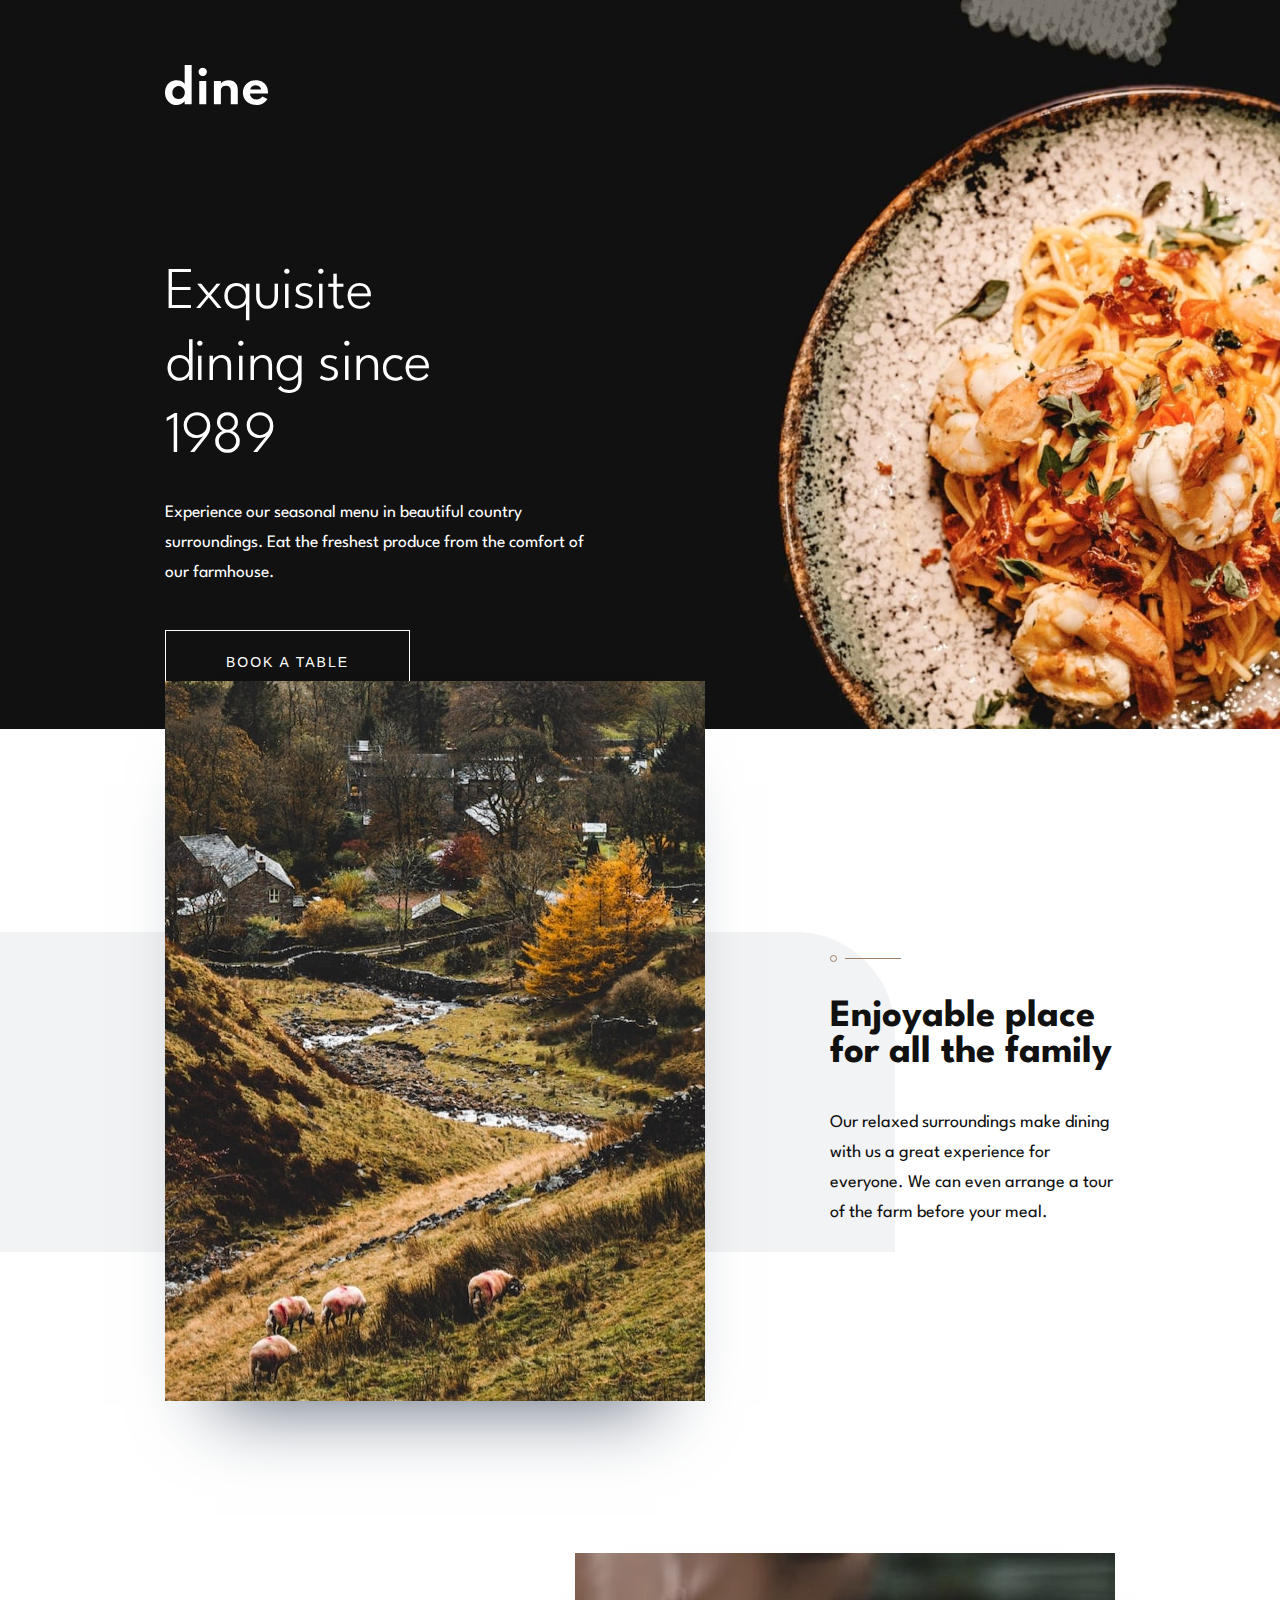
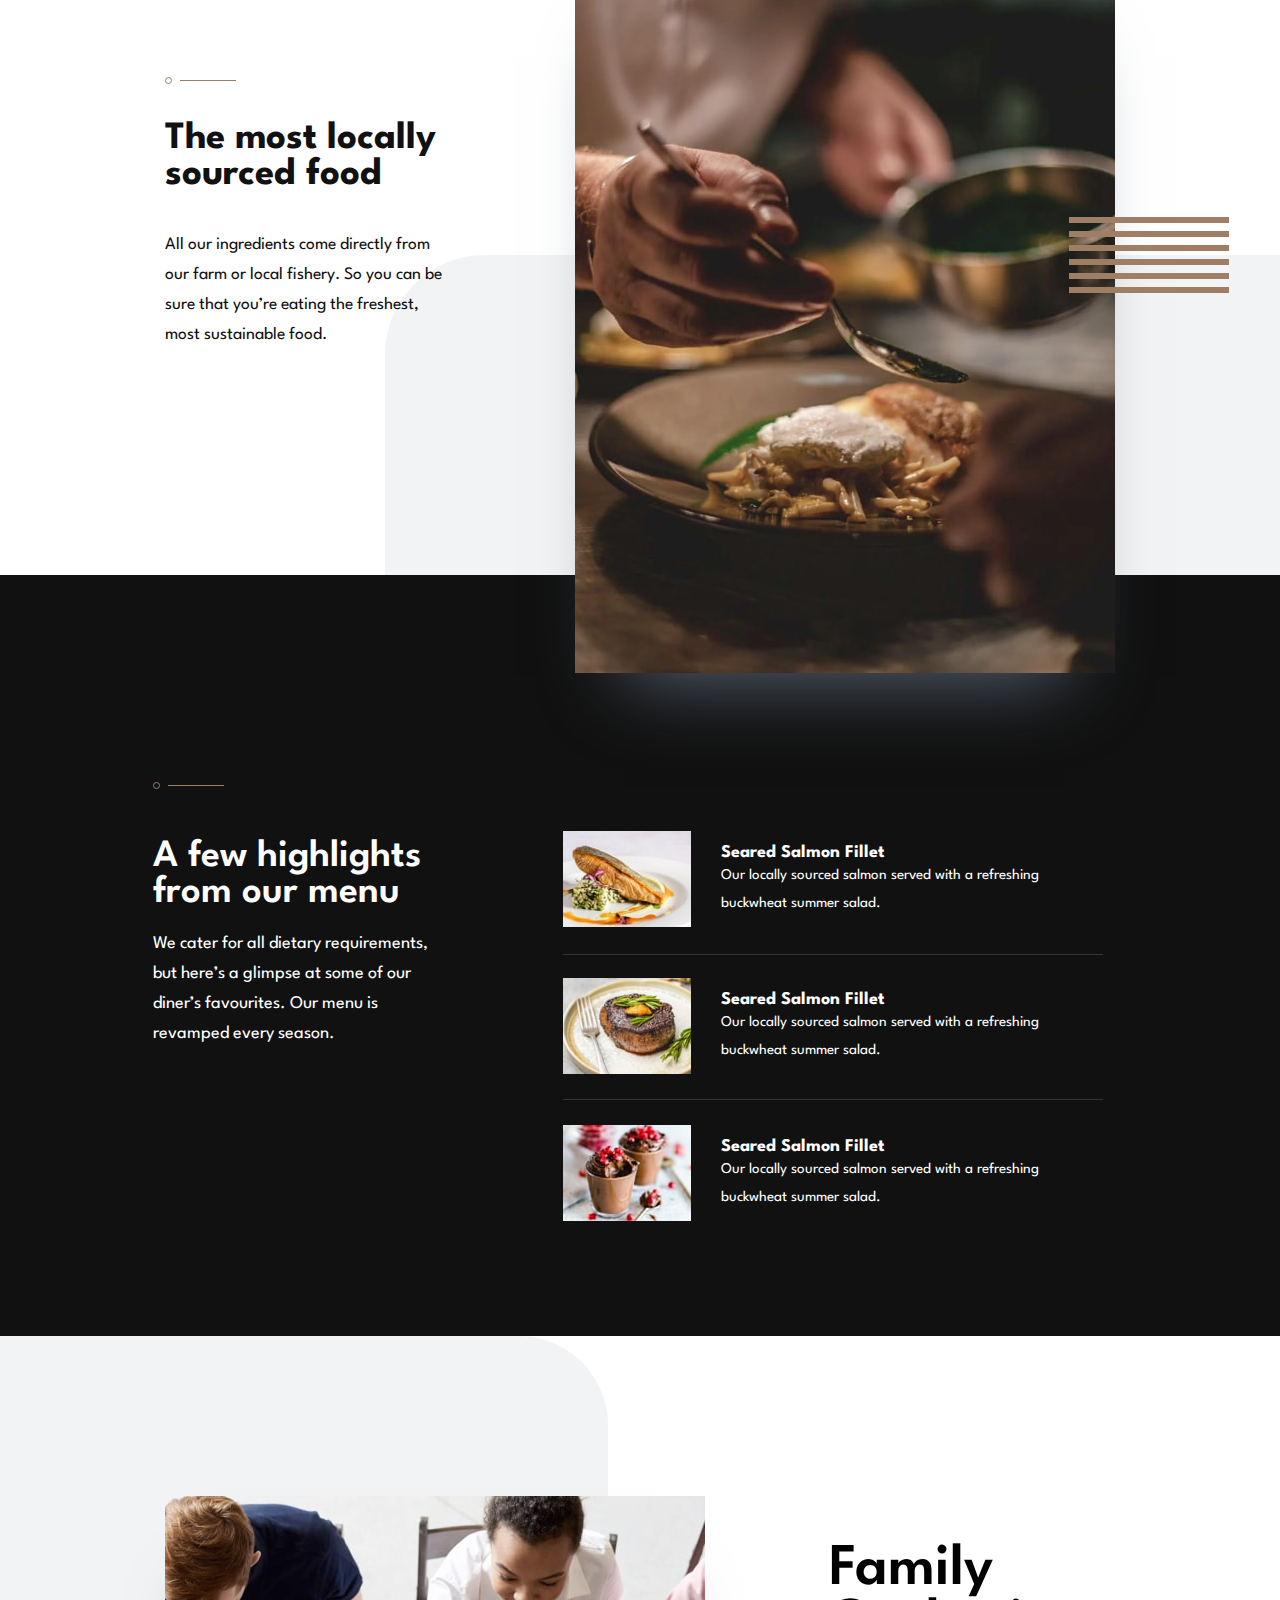
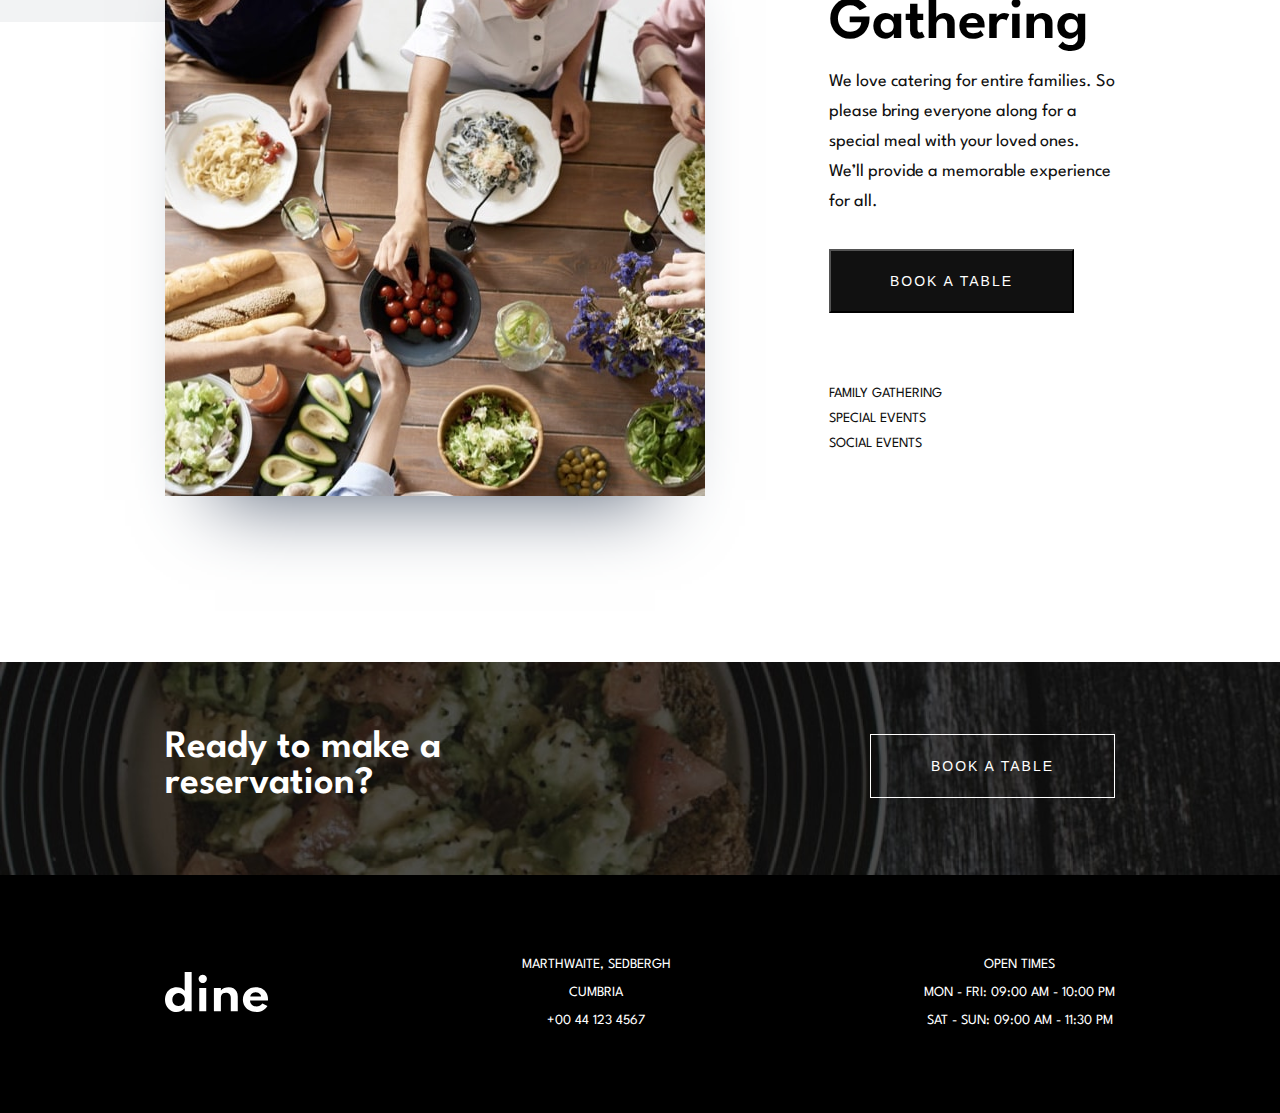
==== commit 23eae287: "Add files via upload" ====
--- a/index.html
+++ b/index.html
@@ -20,7 +20,7 @@
             <img src="./images/homepage/hero-bg-desktop.jpg" alt="" id="hero__bg">
         </picture>
         <div id="hero__content">
-            <img src="./images/logo.svg" alt="" class="logo">
+            <a href="./index.html"><img src="./images/logo.svg" alt="" class="logo"></a>
             <h1 id="hero__content__heading">
                 Exquisite dining since 1989
             </h1>
@@ -28,9 +28,9 @@
                 Experience our seasonal menu in beautiful country surroundings. Eat the freshest produce from 
                 the comfort of our farmhouse.
             </p>
-            <button id="hero__content__button">
+            <a href="./reservation.html"><button id="hero__content__button">
                 book a table
-            </button>
+            </button></a>
         </div>
     </header>
 
@@ -154,7 +154,7 @@
                         We love catering for entire families. So please bring everyone along for a special meal with your 
                         loved ones. We’ll provide a memorable experience for all.
                     </p>
-                    <button id="slider__content-button">BOOK A TABLE</button>
+                    <a href="./reservation.html"><button id="slider__content-button">BOOK A TABLE</button></a>
                 </div>
                 <div id="slider__content-link-container">
                     <p class="slider__content-link" data-value="family-gathering">FAMILY GATHERING</p>
@@ -177,11 +177,11 @@
                 <h2 id="footer__banner-heading">
                     Ready to make a reservation?
                 </h2>
-                <button id="footer__banner-button">BOOK A TABLE</button>
+                <a href="./reservation.html"><button id="footer__banner-button">BOOK A TABLE</button></a>
             </div>
         </div>
         <div id="footer__contact">
-            <img src="./images/logo.svg" alt="">
+            <a href="./index.html"><img src="./images/logo.svg" alt=""></a>
             <div id="footer__contact-location">
                 <p class="footer-paragraph">Marthwaite, Sedbergh</p>
                 <p class="footer-paragraph">Cumbria</p>
--- a/scss/main.css
+++ b/scss/main.css
@@ -6,7 +6,7 @@
 }
 
 .logo {
-  width: 10.3rem;
+  max-width: 10.3rem;
   height: 4rem;
   position: absolute;
   top: 6.5rem;
@@ -25,27 +25,17 @@
   }
 }
 
-#hero {
-  width: 100%;
-}
-
 #hero__bg {
   width: 100%;
-  z-index: -1;
+}
+
+@media screen and (max-width: 1025px) {
+  #hero__bg {
+    width: 100%;
+  }
 }
 
 #hero__content {
-  display: -webkit-box;
-  display: -ms-flexbox;
-  display: flex;
-  -webkit-box-orient: vertical;
-  -webkit-box-direction: normal;
-      -ms-flex-direction: column;
-          flex-direction: column;
-  -webkit-box-pack: center;
-      -ms-flex-pack: center;
-          justify-content: center;
-  height: 100%;
   position: absolute;
   margin-left: 16.5rem;
   top: 0;
@@ -92,7 +82,7 @@
   font-size: calc(3.2rem + (64 - 32) * ((100vw - 375px) / (1440 - 375)));
   letter-spacing: -0.8px;
   line-height: 7.2rem;
-  margin-top: 15.8rem;
+  margin-top: 25.8rem;
   width: 50%;
 }
 
@@ -193,6 +183,8 @@
 #copy-one__image {
   -webkit-transform: translateY(-5rem);
           transform: translateY(-5rem);
+  -webkit-box-shadow: 0 54px 74px -50px #5c6779;
+          box-shadow: 0 54px 74px -50px #5c6779;
 }
 
 #copy-one__content-container {
@@ -303,6 +295,8 @@
 #copy-two__image {
   -webkit-transform: translateY(100px);
           transform: translateY(100px);
+  -webkit-box-shadow: 0 54px 74px -50px #5c6779;
+          box-shadow: 0 54px 74px -50px #5c6779;
 }
 
 #copy-two__content-container {
@@ -570,6 +564,11 @@
   #slider {
     background: none;
   }
+}
+
+#slider__img {
+  -webkit-box-shadow: 0 54px 74px -50px #5c6779;
+          box-shadow: 0 54px 74px -50px #5c6779;
 }
 
 #slider__content-container {
@@ -700,6 +699,7 @@
 .slider__content-link {
   color: #111;
   font-size: 1.4rem;
+  position: relative;
 }
 
 @media screen and (max-width: 1025px) {
@@ -714,6 +714,27 @@
   font-weight: bold;
 }
 
+.slider__content-link:hover::after {
+  content: '';
+  background-color: #9e7f66;
+  width: 95px;
+  height: 1px;
+  position: absolute;
+  left: -125px;
+  bottom: 10px;
+  -webkit-animation: growX .5s forwards;
+          animation: growX .5s forwards;
+}
+
+@media screen and (max-width: 1025px) {
+  .slider__content-link:hover::after {
+    width: 48px;
+    top: 20px;
+    bottom: 0;
+    left: 45px;
+  }
+}
+
 .slider__content-link:nth-of-type(2) {
   margin-top: 1.2rem;
   margin-bottom: 1.2rem;
@@ -728,6 +749,24 @@
 @media screen and (max-width: 480px) {
   .slider__content-link:nth-of-type(2) {
     margin: 1.6rem 0;
+  }
+}
+
+@-webkit-keyframes growX {
+  from {
+    width: 0px;
+  }
+  to {
+    width: 95px;
+  }
+}
+
+@keyframes growX {
+  from {
+    width: 0px;
+  }
+  to {
+    width: 95px;
   }
 }
 
@@ -750,6 +789,8 @@
 
 #footer__banner-img {
   width: 100%;
+  -webkit-transform: translateY(4px);
+          transform: translateY(4px);
 }
 
 #footer__banner-content {
@@ -831,12 +872,6 @@
 
 @media screen and (max-Width: 1025px) {
   #footer__contact {
-    height: 32.8rem;
-  }
-}
-
-@media screen and (max-Width: 480px) {
-  #footer__contact {
     height: 44rem;
     -webkit-box-orient: vertical;
     -webkit-box-direction: normal;
@@ -845,6 +880,18 @@
     -webkit-box-pack: space-evenly;
         -ms-flex-pack: space-evenly;
             justify-content: space-evenly;
+  }
+}
+
+@media screen and (max-Width: 480px) {
+  #footer__contact {
+    -webkit-box-orient: vertical;
+    -webkit-box-direction: normal;
+        -ms-flex-direction: column;
+            flex-direction: column;
+    -webkit-box-pack: space-evenly;
+        -ms-flex-pack: space-evenly;
+            justify-content: space-evenly;
     padding: 0;
   }
 }
@@ -863,6 +910,197 @@
   text-transform: uppercase;
 }
 
+#reservation {
+  background: cadetblue;
+  height: 600px;
+  position: relative;
+}
+
+#reservation__img {
+  width: 100%;
+}
+
+#reservation__logo {
+  position: absolute;
+  top: 6.5rem;
+  left: 16.7rem;
+}
+
+#reservation__content {
+  width: 44.5rem;
+  height: 21.6rem;
+  color: #fff;
+  position: absolute;
+  left: 16.5rem;
+  bottom: 12.6rem;
+}
+
+@media screen and (max-width: 1025px) {
+  #reservation__content {
+    top: 16rem;
+    text-align: center;
+    margin-bottom: 4rem;
+  }
+}
+
+#reservation__content-heading {
+  font-size: calc(3.2rem + (64 - 32) * ((100vw - 375px) / (1440 - 375)));
+  margin-bottom: 2.4rem;
+}
+
+#reservation__content-copy {
+  font-size: 1.8rem;
+  line-height: 3rem;
+}
+
+#reservation__form {
+  width: 100%;
+  max-width: 54rem;
+  height: 56rem;
+  background-color: #fff;
+  position: absolute;
+  top: 25.8rem;
+  right: 16.5rem;
+  display: -webkit-box;
+  display: -ms-flexbox;
+  display: flex;
+  -webkit-box-orient: vertical;
+  -webkit-box-direction: normal;
+      -ms-flex-direction: column;
+          flex-direction: column;
+  -webkit-box-pack: space-evenly;
+      -ms-flex-pack: space-evenly;
+          justify-content: space-evenly;
+  -webkit-box-align: center;
+      -ms-flex-align: center;
+          align-items: center;
+  -webkit-box-shadow: 0 54px 74px -50px #5c6779;
+          box-shadow: 0 54px 74px -50px #5c6779;
+}
+
+@media screen and (max-width: 1025px) {
+  #reservation__form {
+    height: 54.5rem;
+    top: 37rem;
+    right: 11.4rem;
+    left: 11.4rem;
+    bottom: 76.3rem;
+  }
+}
+
+@media screen and (max-width: 480px) {
+  #reservation__form {
+    width: 32.7rem;
+    height: 58.5rem;
+  }
+}
+
+#reservation__form-date-container, #reservation__form-time-container {
+  width: 44.4rem;
+  height: 4.5rem;
+  font-size: 1.8rem;
+  display: -webkit-box;
+  display: -ms-flexbox;
+  display: flex;
+  -webkit-box-align: center;
+      -ms-flex-align: center;
+          align-items: center;
+  -webkit-box-pack: justify;
+      -ms-flex-pack: justify;
+          justify-content: space-between;
+}
+
+#reservation__form-name, #reservation__form-email, #reservation__form-date, #reservation__form-time, #reservation__form-number {
+  width: 44.4rem;
+  height: 4.5rem;
+  font-size: 1.8rem;
+}
+
+@media screen and (max-width: 480px) {
+  #reservation__form-name, #reservation__form-email, #reservation__form-date, #reservation__form-time, #reservation__form-number {
+    width: 26.3rem;
+  }
+}
+
+#reservation__form-name, #reservation__form-email {
+  border: none;
+  border-bottom: 1px solid #8E8E8E;
+  background: none;
+  padding: 0 0 0 1.6rem;
+}
+
+#reservation__form-date-day, #reservation__form-date-month, #reservation__form-date-year, #reservation__form-time-hour, #reservation__form-time-minute {
+  font-size: 1.8rem;
+  height: 4.5rem;
+  border: none;
+  border-bottom: 1px solid #8E8E8E;
+  -webkit-appearance: none;
+  -moz-appearance: textfield;
+  margin: 0;
+}
+
+#reservation__form-time-period {
+  font-size: 1.8rem;
+  height: 4.5rem;
+  border: none;
+  border-bottom: 1px solid #8E8E8E;
+}
+
+#reservation__form-submit {
+  width: 44.4rem;
+  height: 6.4rem;
+  background: #111;
+  color: #fff;
+  font-size: 1.4rem;
+  letter-spacing: 2px;
+}
+
+#reservation__form-submit:hover {
+  background-color: #fff;
+  color: #111;
+}
+
+#reservation__form-partySize {
+  width: 44.4rem;
+  display: -webkit-box;
+  display: -ms-flexbox;
+  display: flex;
+  -ms-flex-pack: distribute;
+      justify-content: space-around;
+  border-bottom: 1px solid #8E8E8E;
+  padding-bottom: 1.7rem;
+}
+
+#background {
+  background: url(/images/patterns/pattern-curve-bottom-right.svg);
+  background-repeat: no-repeat;
+  height: 320px;
+}
+
+@media screen and (max-width: 1025px) {
+  #background {
+    background: none;
+  }
+}
+
+#background__lines {
+  margin: 16.6rem 0 0 65.5rem;
+}
+
+@media screen and (max-width: 1025px) {
+  #background__lines {
+    display: none;
+  }
+}
+
+span {
+  font-size: 1.8rem;
+}
+
+#people {
+  font-size: 1.8rem;
+}
+
 html {
   font-family: 'Spartan', sans-serif;
   font-size: 62.5%;
